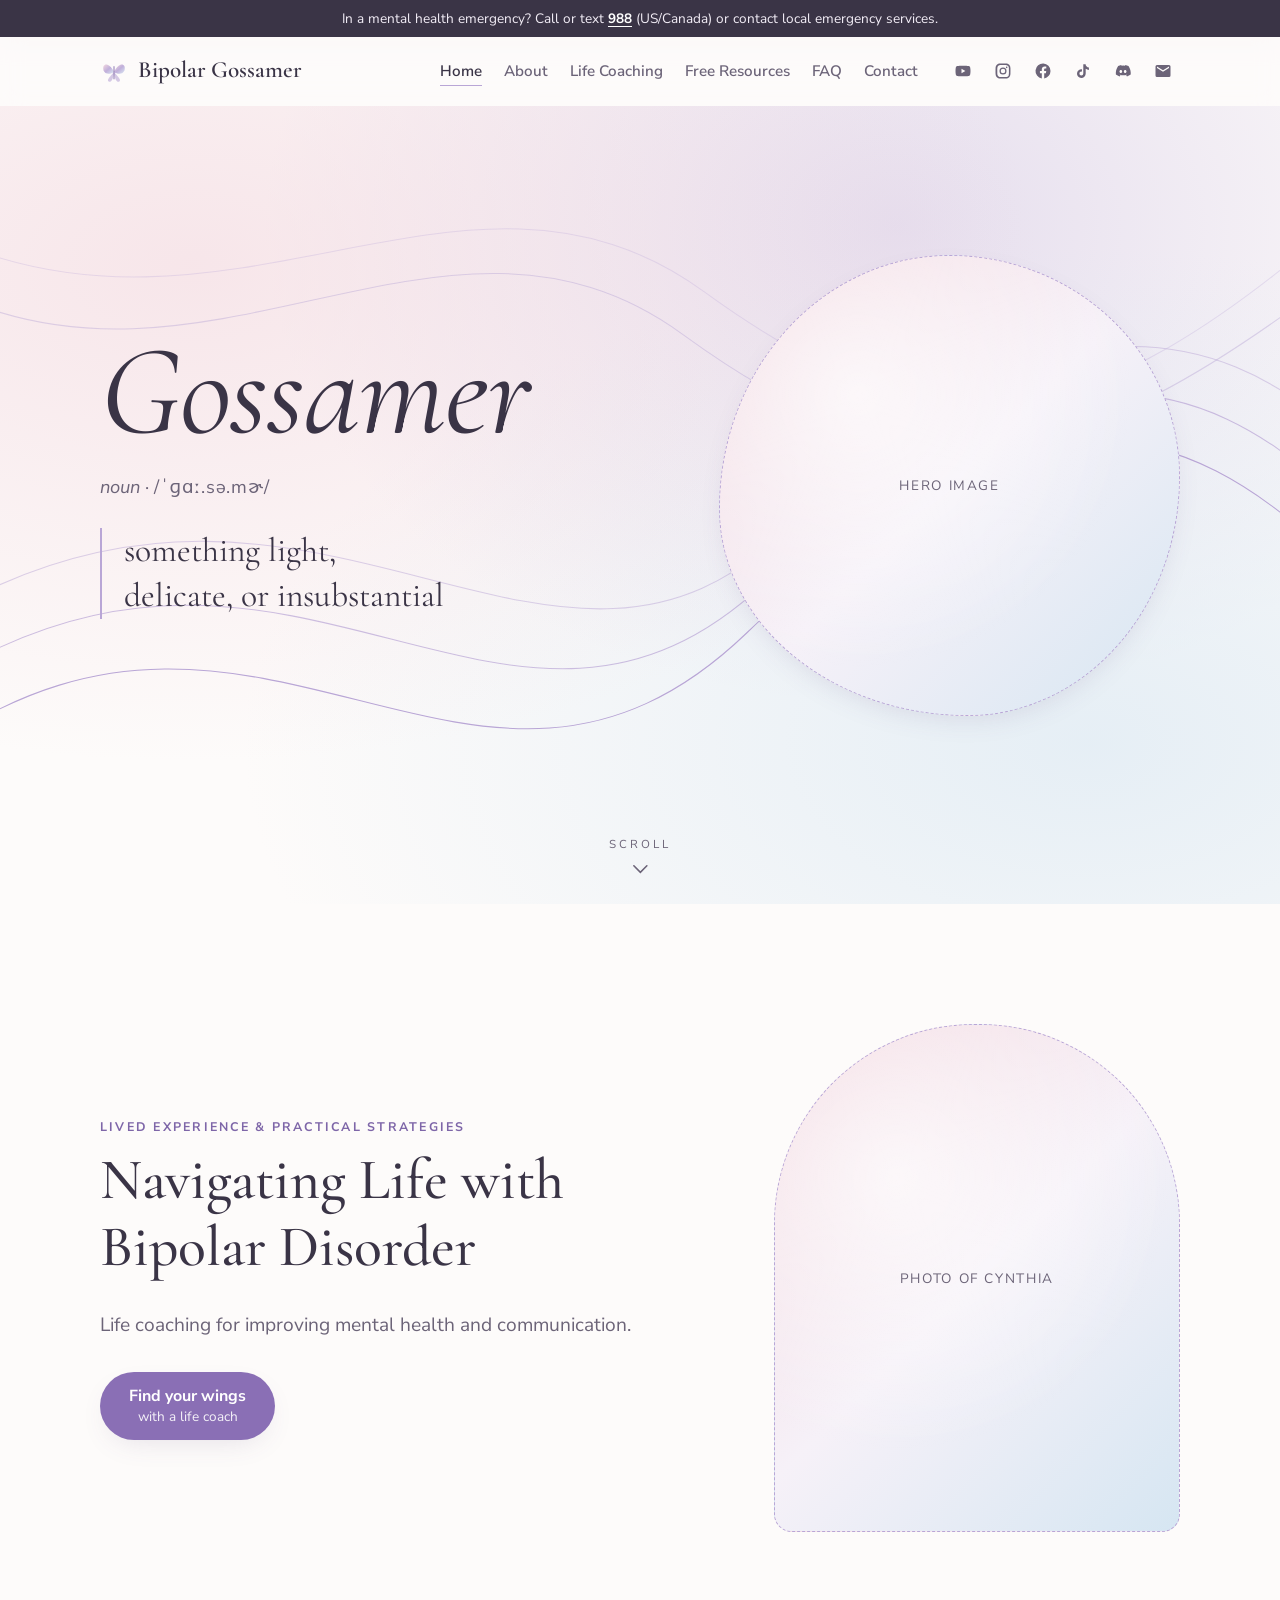
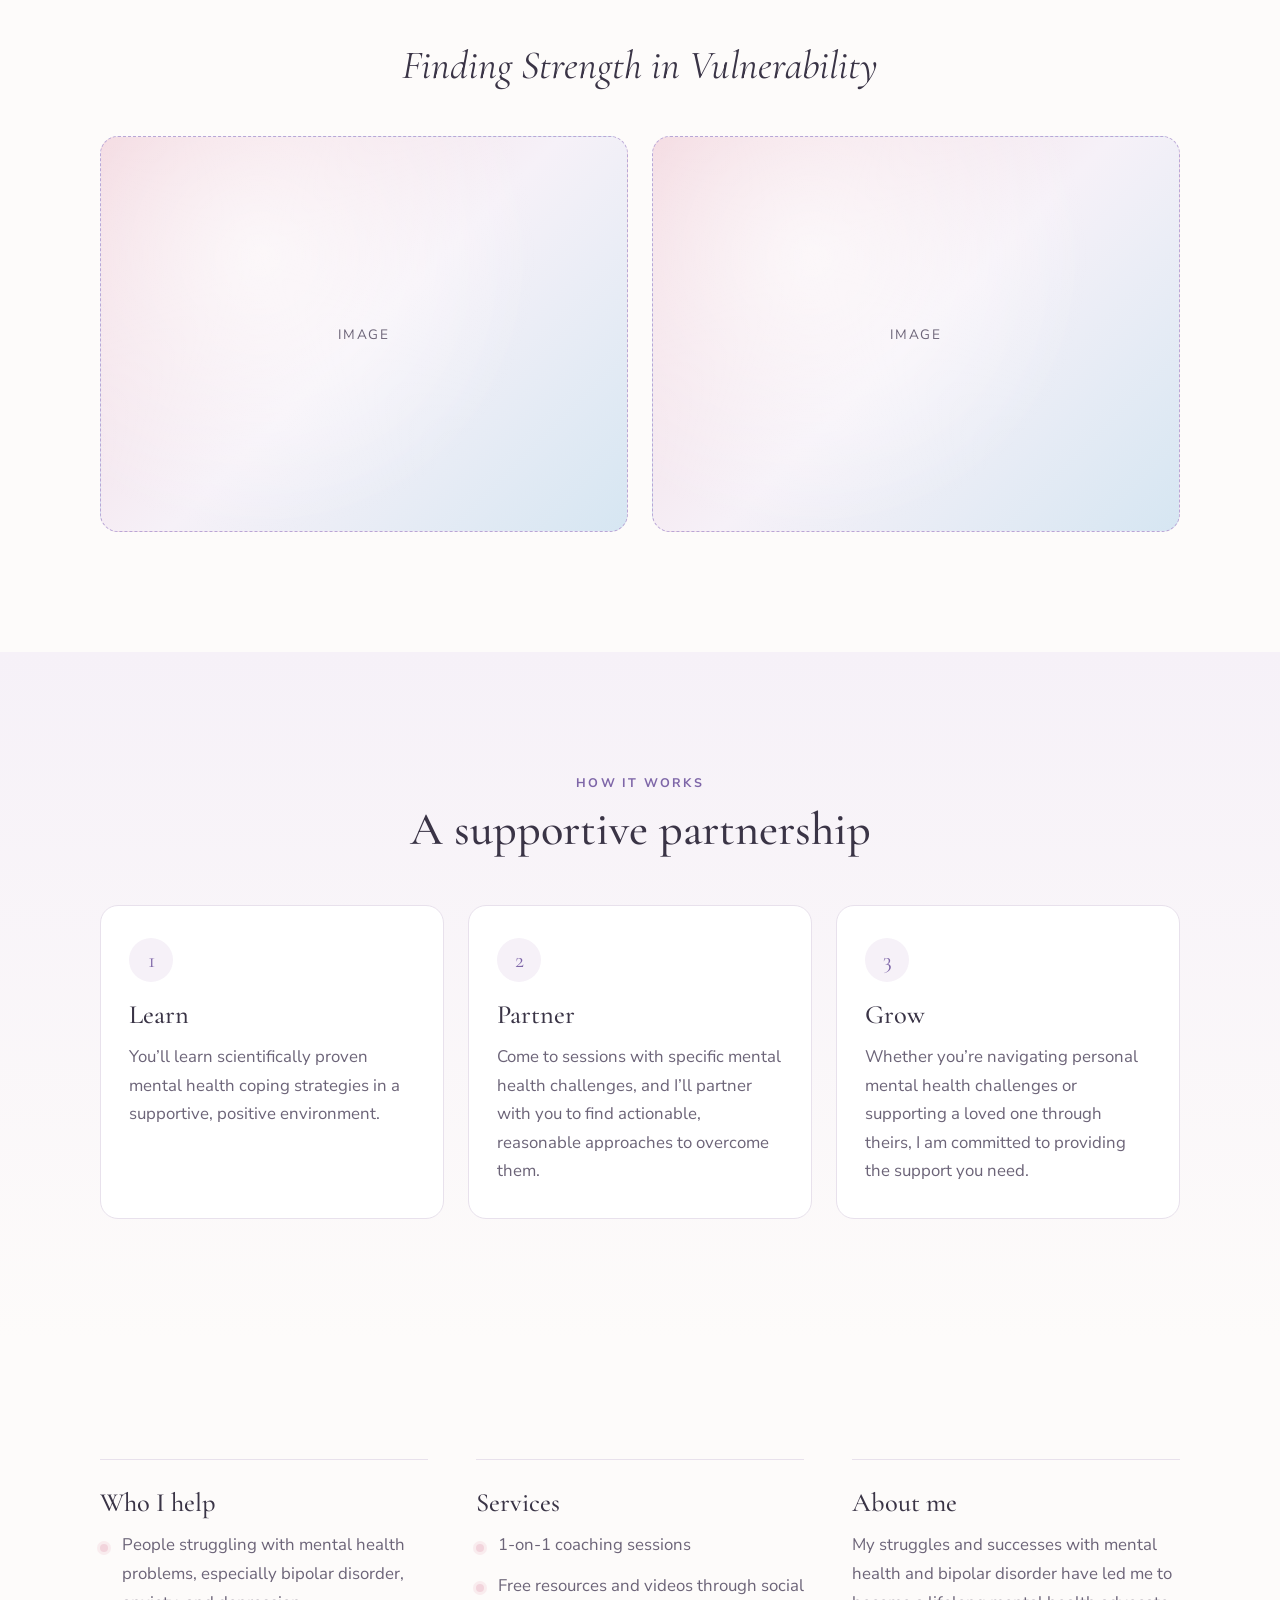
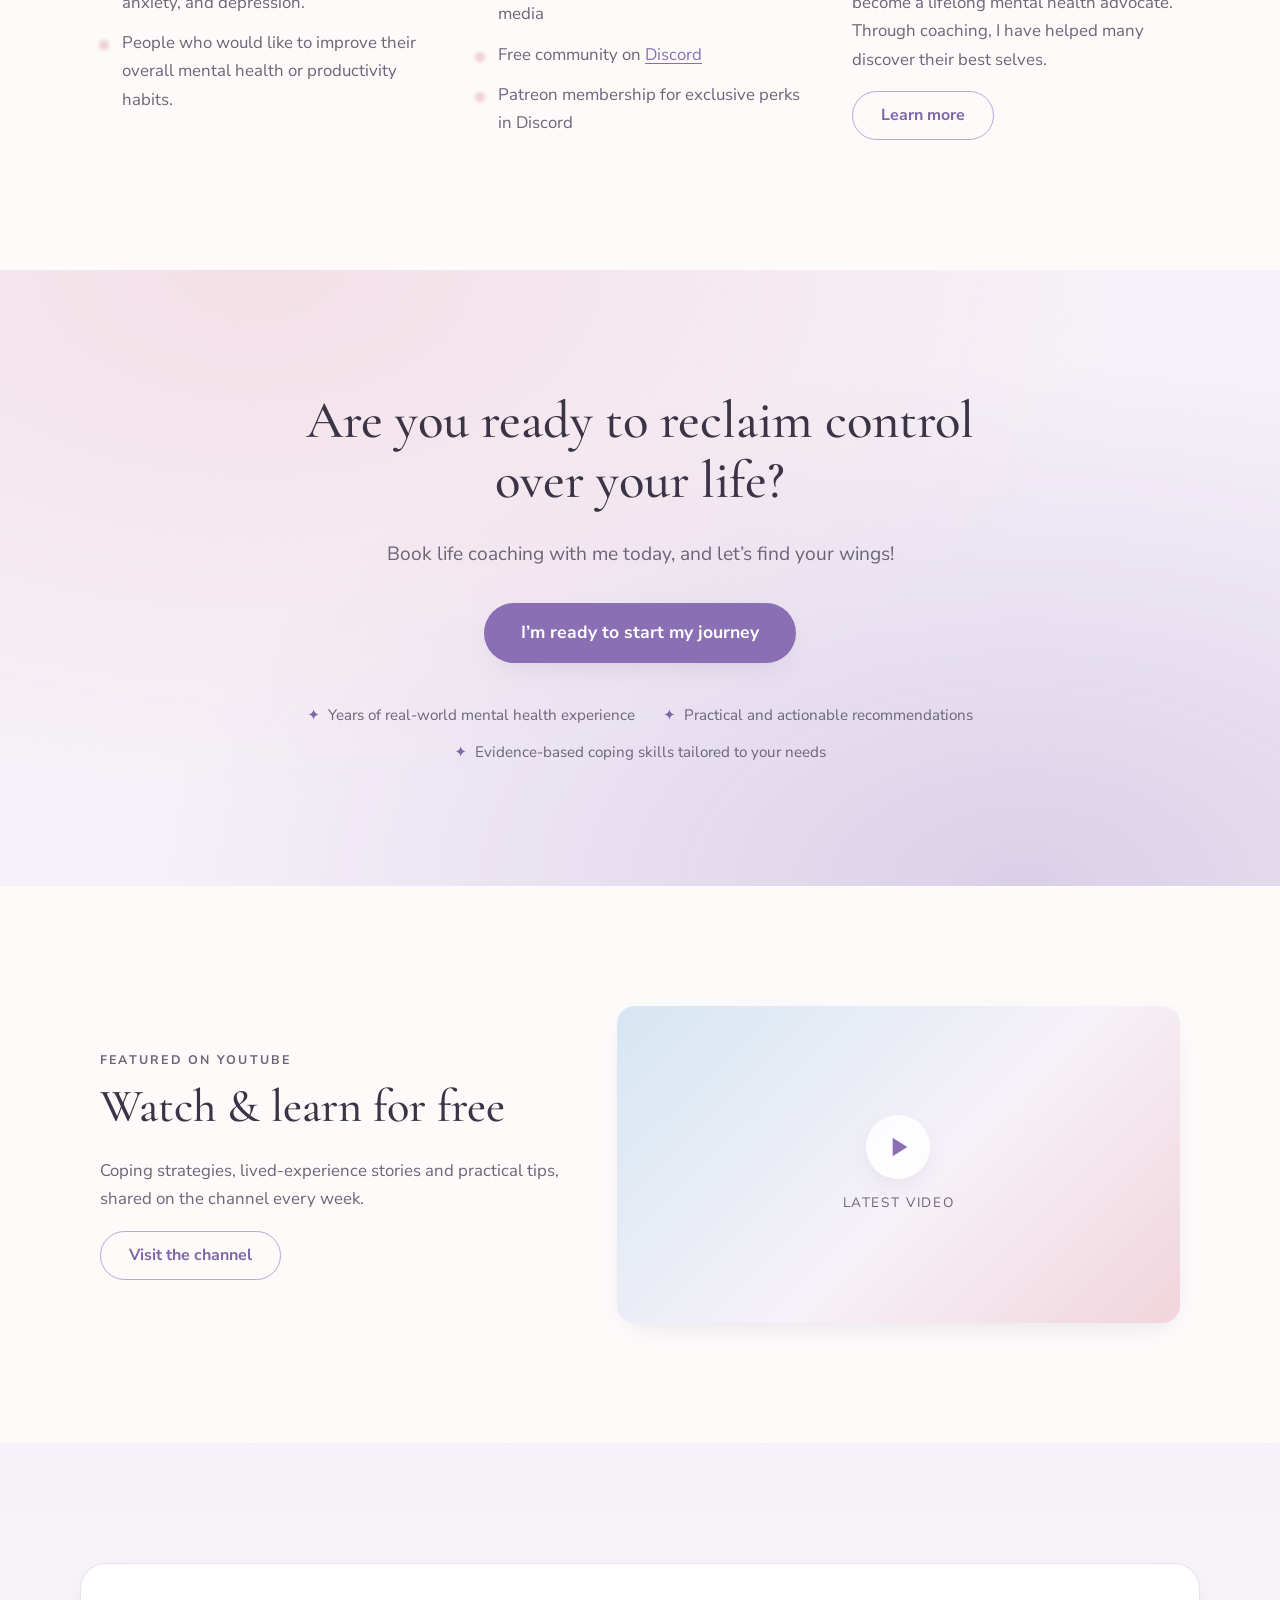
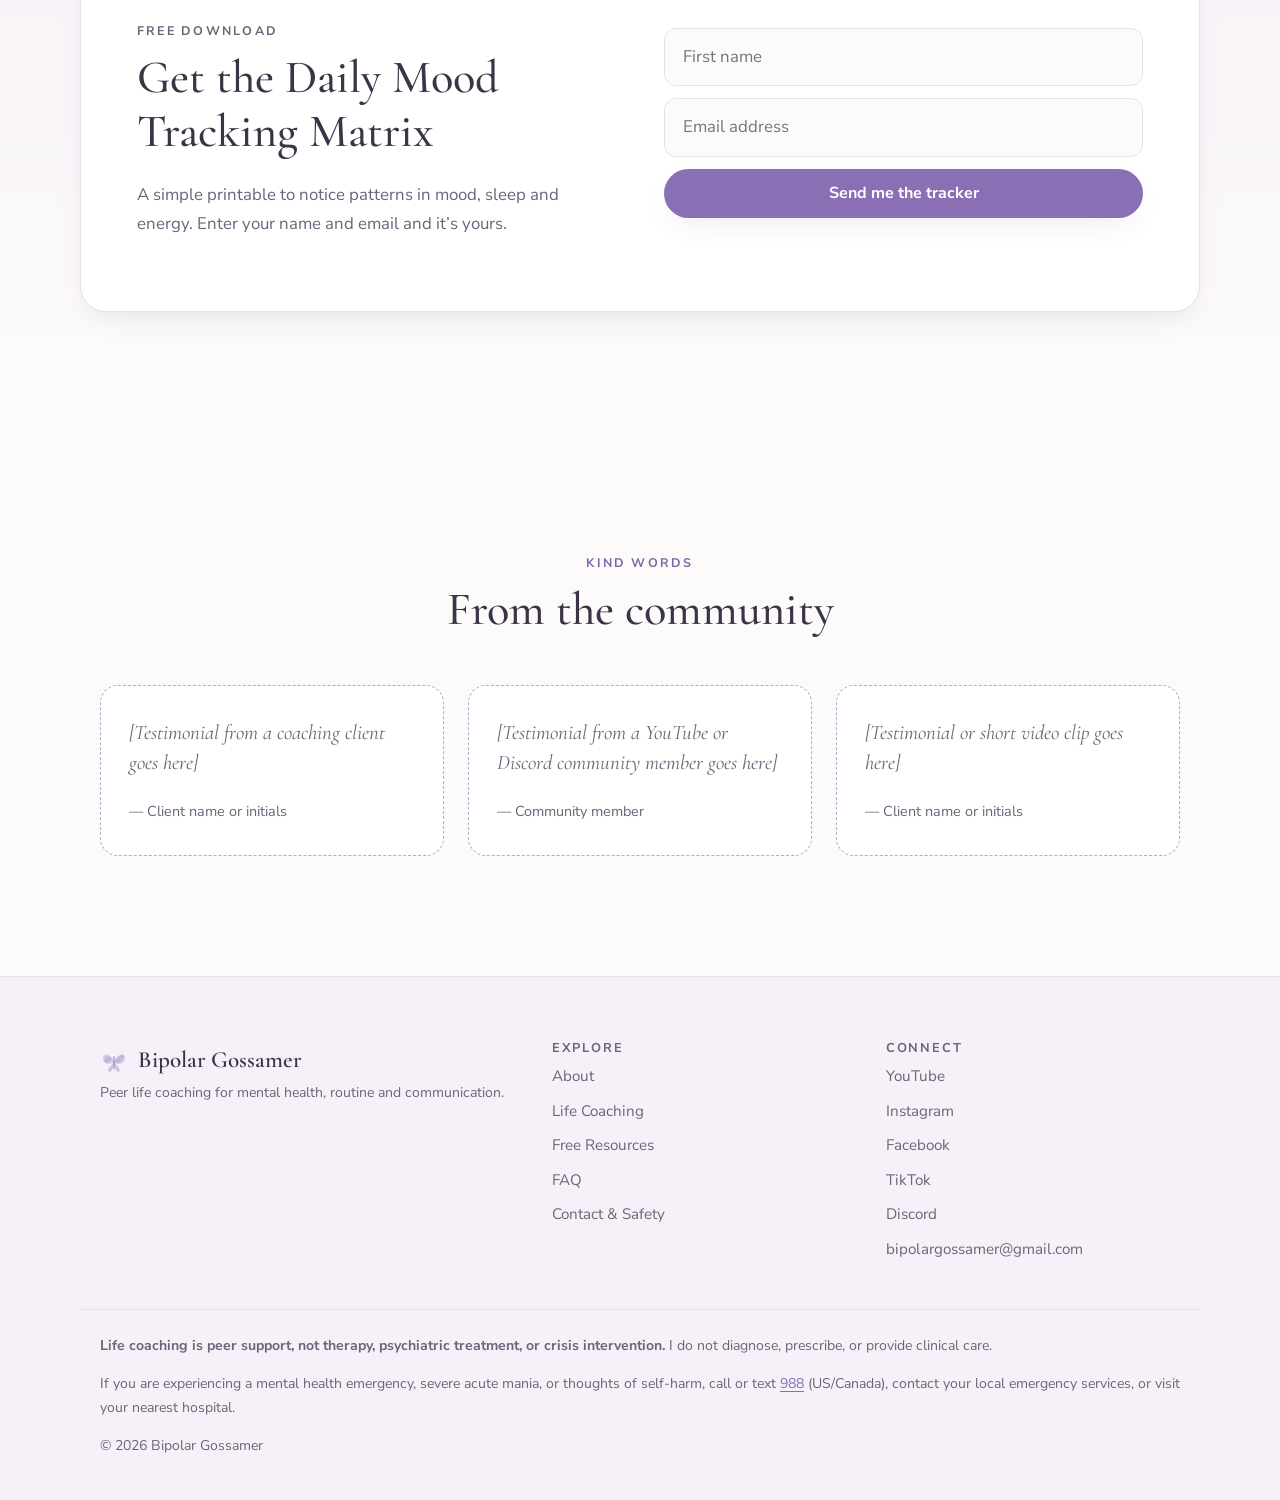
==== index.html @ 5a6fbcd1 "Initial home page" ====
<!doctype html>
<html lang="en">
<head>
  <meta charset="utf-8">
  <meta name="viewport" content="width=device-width, initial-scale=1">
  <title>Bipolar Gossamer | Peer Life Coaching for Mental Health</title>
  <meta name="description" content="Navigating life with bipolar disorder: lived experience and practical strategies. Peer life coaching for mental health, routine and communication.">
  <meta property="og:title" content="Bipolar Gossamer | Find your wings">
  <meta property="og:description" content="Peer life coaching for bipolar disorder, anxiety, depression and everyday mental health.">
  <meta property="og:type" content="website">
  <link rel="icon" href="images/favicon.svg" type="image/svg+xml">
  <link rel="preconnect" href="https://fonts.googleapis.com">
  <link rel="preconnect" href="https://fonts.gstatic.com" crossorigin>
  <link href="https://fonts.googleapis.com/css2?family=Cormorant+Garamond:ital,wght@0,400;0,500;0,600;1,400;1,500&family=Nunito+Sans:wght@300;400;600;700&display=swap" rel="stylesheet">
  <link rel="stylesheet" href="css/styles.css">
</head>
<body>

  <!-- Crisis banner (permanent, per planning doc) -->
  <div class="crisis-bar" role="note">
    In a mental health emergency? Call or text <a href="tel:988"><strong>988</strong></a> (US/Canada) or contact local emergency services.
  </div>

  <!-- ============ NAV ============ -->
  <header class="site-header" id="top">
    <nav class="nav container" aria-label="Main">
      <a class="brand" href="index.html">
        <img src="images/favicon.svg" alt="" width="28" height="28">
        <span>Bipolar Gossamer</span>
      </a>

      <button class="nav-toggle" aria-expanded="false" aria-controls="nav-menu">
        <span class="sr-only">Menu</span><span class="bar"></span><span class="bar"></span><span class="bar"></span>
      </button>

      <div class="nav-menu" id="nav-menu">
        <ul class="nav-links">
          <li><a href="index.html" aria-current="page">Home</a></li>
          <li><a href="about.html">About</a></li>
          <li><a href="coaching.html">Life Coaching</a></li>
          <li><a href="resources.html">Free Resources</a></li>
          <li><a href="faq.html">FAQ</a></li>
          <li><a href="contact.html">Contact</a></li>
        </ul>
        <ul class="social" aria-label="Social media">
          <li><a href="https://www.youtube.com/@bipolargossamer" target="_blank" rel="noopener" aria-label="YouTube"><svg viewBox="0 0 24 24"><path d="M21.6 7.2a2.5 2.5 0 0 0-1.8-1.8C18.2 5 12 5 12 5s-6.2 0-7.8.4A2.5 2.5 0 0 0 2.4 7.2 26 26 0 0 0 2 12a26 26 0 0 0 .4 4.8 2.5 2.5 0 0 0 1.8 1.8c1.6.4 7.8.4 7.8.4s6.2 0 7.8-.4a2.5 2.5 0 0 0 1.8-1.8A26 26 0 0 0 22 12a26 26 0 0 0-.4-4.8zM10 15V9l5.2 3L10 15z"/></svg></a></li>
          <li><a href="https://www.instagram.com/bipolargossamer/" target="_blank" rel="noopener" aria-label="Instagram"><svg viewBox="0 0 24 24"><path d="M12 7.3a4.7 4.7 0 1 0 0 9.4 4.7 4.7 0 0 0 0-9.4zm0 7.7a3 3 0 1 1 0-6 3 3 0 0 1 0 6zm6-7.9a1.1 1.1 0 1 1-2.2 0 1.1 1.1 0 0 1 2.2 0zM21.9 8c0-1.6-.5-3-1.6-4.2C19 2.6 17.6 2.2 16 2.1c-1.6-.1-6.4-.1-8 0-1.6.1-3 .5-4.2 1.7S2.2 6.4 2.1 8c-.1 1.6-.1 6.4 0 8 .1 1.6.5 3 1.7 4.2 1.2 1.2 2.6 1.6 4.2 1.7 1.6.1 6.4.1 8 0 1.6-.1 3-.5 4.2-1.7 1.2-1.2 1.6-2.6 1.7-4.2.1-1.6.1-6.4 0-8zm-2.1 9.7a3.2 3.2 0 0 1-1.8 1.8c-1.3.5-4.3.4-5.7.4s-4.4.1-5.7-.4a3.2 3.2 0 0 1-1.8-1.8c-.5-1.3-.4-4.3-.4-5.7s-.1-4.4.4-5.7A3.2 3.2 0 0 1 6.3 4.5c1.3-.5 4.3-.4 5.7-.4s4.4-.1 5.7.4a3.2 3.2 0 0 1 1.8 1.8c.5 1.3.4 4.3.4 5.7s.1 4.4-.4 5.7z"/></svg></a></li>
          <li><a href="https://www.facebook.com/bipolargossamer" target="_blank" rel="noopener" aria-label="Facebook"><svg viewBox="0 0 24 24"><path d="M22 12a10 10 0 1 0-11.6 9.9v-7H7.9V12h2.5V9.8c0-2.5 1.5-3.9 3.8-3.9 1.1 0 2.2.2 2.2.2v2.5h-1.3c-1.2 0-1.6.8-1.6 1.6V12h2.8l-.4 2.9h-2.3v7A10 10 0 0 0 22 12z"/></svg></a></li>
          <li><a href="https://www.tiktok.com/@bipolargossamer" target="_blank" rel="noopener" aria-label="TikTok"><svg viewBox="0 0 24 24"><path d="M16.6 5.8A4.3 4.3 0 0 1 15.5 3h-3.1v12.4a2.6 2.6 0 1 1-2.6-2.6c.3 0 .5 0 .8.1V9.7a5.8 5.8 0 1 0 5 5.7V9.1a7.3 7.3 0 0 0 4.3 1.4V7.4a4.3 4.3 0 0 1-3.3-1.6z"/></svg></a></li>
          <li><a href="https://discord.gg/2A8UdWzbZ6" target="_blank" rel="noopener" aria-label="Discord"><svg viewBox="0 0 24 24"><path d="M19.3 5.3A16.5 16.5 0 0 0 15.2 4l-.5 1a15.3 15.3 0 0 0-4.6 0L9.6 4a16.4 16.4 0 0 0-4.1 1.3C2.9 9.2 2.2 13 2.5 16.8a16.6 16.6 0 0 0 5 2.5l1.1-1.7a10.7 10.7 0 0 1-1.7-.8l.4-.3a11.8 11.8 0 0 0 10.2 0l.4.3c-.5.3-1.1.6-1.7.8l1.1 1.7a16.5 16.5 0 0 0 5-2.5c.4-4.4-.7-8.2-3-11.5zM9.1 14.5c-1 0-1.8-.9-1.8-2s.8-2 1.8-2 1.8.9 1.8 2-.8 2-1.8 2zm5.8 0c-1 0-1.8-.9-1.8-2s.8-2 1.8-2 1.8.9 1.8 2-.8 2-1.8 2z"/></svg></a></li>
          <li><a href="https://mail.google.com/mail/?view=cm&fs=1&to=bipolargossamer@gmail.com" target="_blank" rel="noopener" aria-label="Email bipolargossamer@gmail.com"><svg viewBox="0 0 24 24"><path d="M20 4H4a2 2 0 0 0-2 2v12a2 2 0 0 0 2 2h16a2 2 0 0 0 2-2V6a2 2 0 0 0-2-2zm0 4-8 5-8-5V6l8 5 8-5v2z"/></svg></a></li>
        </ul>
      </div>
    </nav>
  </header>

  <main>

    <!-- ============ ABOVE THE FOLD ============ -->
    <section class="hero" id="hero" aria-label="Gossamer definition">
      <svg class="threads" viewBox="0 0 1200 800" preserveAspectRatio="xMidYMid slice" aria-hidden="true">
        <g fill="none" stroke="currentColor" stroke-width="1">
          <path d="M-50 620 C 250 420, 450 760, 700 520 S 1100 300, 1260 460"/>
          <path d="M-50 560 C 280 360, 480 700, 720 470 S 1120 260, 1260 400" opacity=".7"/>
          <path d="M-50 500 C 300 300, 520 640, 740 420 S 1140 220, 1260 340" opacity=".5"/>
          <path d="M-50 200 C 200 320, 420 80, 640 240 S 1000 380, 1260 180" opacity=".45"/>
          <path d="M-50 150 C 220 270, 440 40, 660 200 S 1020 340, 1260 130" opacity=".3"/>
        </g>
      </svg>

      <div class="hero-inner container">
        <div class="definition reveal">
          <h1 class="word">Gossamer</h1>
          <p class="pos"><em>noun</em> &middot; <span class="ipa">/ˈɡɑː.sə.mɚ/</span></p>
          <p class="meaning">something light, delicate, or insubstantial</p>
        </div>

        <figure class="hero-image reveal">
          <!-- TODO: replace with the hero image from the planning doc, saved as images/hero.jpg -->
          <div class="img-placeholder" role="img" aria-label="Hero image placeholder">Hero image</div>
        </figure>
      </div>

      <a href="#welcome" class="scroll-cue" aria-label="Continue to next section">
        <span>scroll</span>
        <svg viewBox="0 0 24 24" aria-hidden="true"><path d="M6 9l6 6 6-6" fill="none" stroke="currentColor" stroke-width="1.5" stroke-linecap="round"/></svg>
      </a>
    </section>

    <!-- ============ BELOW THE FOLD ============ -->
    <section class="welcome section" id="welcome">
      <div class="container welcome-grid">
        <div class="welcome-copy reveal">
          <p class="eyebrow">Lived experience &amp; practical strategies</p>
          <h2>Navigating Life with Bipolar Disorder</h2>
          <p class="lead">Life coaching for improving mental health and communication.</p>
          <a class="btn btn-primary" href="coaching.html">Find your wings <span class="btn-sub">with a life coach</span></a>
        </div>
        <figure class="portrait reveal">
          <!-- TODO: replace with Cynthia's photo, saved as images/portrait.jpg -->
          <div class="img-placeholder tall" role="img" aria-label="Portrait placeholder">Photo of Cynthia</div>
        </figure>
      </div>

      <div class="container strength reveal">
        <h3>Finding Strength in Vulnerability</h3>
        <div class="strength-images">
          <!-- TODO: two supporting images from the planning doc -->
          <div class="img-placeholder" role="img" aria-label="Image placeholder">Image</div>
          <div class="img-placeholder" role="img" aria-label="Image placeholder">Image</div>
        </div>
      </div>
    </section>

    <!-- ============ HOW IT WORKS ============ -->
    <section class="how section tinted" id="how-it-works">
      <div class="container">
        <p class="eyebrow center">How it works</p>
        <h2 class="center">A supportive partnership</h2>
        <ol class="steps">
          <li class="card reveal">
            <span class="step-num">1</span>
            <h3>Learn</h3>
            <p>You’ll learn scientifically proven mental health coping strategies in a supportive, positive environment.</p>
          </li>
          <li class="card reveal">
            <span class="step-num">2</span>
            <h3>Partner</h3>
            <p>Come to sessions with specific mental health challenges, and I’ll partner with you to find actionable, reasonable approaches to overcome them.</p>
          </li>
          <li class="card reveal">
            <span class="step-num">3</span>
            <h3>Grow</h3>
            <p>Whether you’re navigating personal mental health challenges or supporting a loved one through theirs, I am committed to providing the support you need.</p>
          </li>
        </ol>
      </div>
    </section>

    <!-- ============ OVERVIEW ============ -->
    <section class="overview section" id="overview">
      <div class="container overview-grid">
        <article class="reveal">
          <h3>Who I help</h3>
          <ul class="soft-list">
            <li>People struggling with mental health problems, especially bipolar disorder, anxiety, and depression.</li>
            <li>People who would like to improve their overall mental health or productivity habits.</li>
          </ul>
        </article>
        <article class="reveal">
          <h3>Services</h3>
          <ul class="soft-list">
            <li>1-on-1 coaching sessions</li>
            <li>Free resources and videos through social media</li>
            <li>Free community on <a href="https://discord.gg/2A8UdWzbZ6" target="_blank" rel="noopener">Discord</a></li>
            <li>Patreon membership for exclusive perks in Discord</li>
          </ul>
        </article>
        <article class="reveal">
          <h3>About me</h3>
          <p>My struggles and successes with mental health and bipolar disorder have led me to become a lifelong mental health advocate. Through coaching, I have helped many discover their best selves.</p>
          <a class="btn btn-ghost" href="about.html">Learn more</a>
        </article>
      </div>
    </section>

    <!-- ============ CALL TO ACTION ============ -->
    <section class="cta section" id="start">
      <div class="container cta-inner reveal">
        <h2>Are you ready to reclaim control over your life?</h2>
        <p class="lead">Book life coaching with me today, and let’s find your wings!</p>
        <a class="btn btn-primary btn-lg" href="coaching.html">I’m ready to start my journey</a>
        <ul class="pillars">
          <li><span aria-hidden="true">✦</span> Years of real-world mental health experience</li>
          <li><span aria-hidden="true">✦</span> Practical and actionable recommendations</li>
          <li><span aria-hidden="true">✦</span> Evidence-based coping skills tailored to your needs</li>
        </ul>
      </div>
    </section>

    <!-- ============ FEATURED VIDEO ============ -->
    <section class="video section" id="watch">
      <div class="container video-grid">
        <div class="reveal">
          <p class="eyebrow">Featured on YouTube</p>
          <h2>Watch &amp; learn for free</h2>
          <p>Coping strategies, lived-experience stories and practical tips, shared on the channel every week.</p>
          <a class="btn btn-ghost" href="https://www.youtube.com/@bipolargossamer" target="_blank" rel="noopener">Visit the channel</a>
        </div>
        <div class="video-frame reveal">
          <!--
            TODO: paste a video ID to embed. From a URL like https://www.youtube.com/watch?v=ABC123xyz
            set data-video-id="ABC123xyz" below. Until then, the placeholder links to the channel.
          -->
          <div class="yt" data-video-id="">
            <a class="yt-placeholder" href="https://www.youtube.com/@bipolargossamer" target="_blank" rel="noopener">
              <svg viewBox="0 0 24 24" aria-hidden="true"><path d="M8 5v14l11-7z"/></svg>
              <span>Latest video</span>
            </a>
          </div>
        </div>
      </div>
    </section>

    <!-- ============ LEAD MAGNET ============ -->
    <section class="lead-magnet section tinted" id="free-tracker">
      <div class="container lead-inner reveal">
        <div>
          <p class="eyebrow">Free download</p>
          <h2>Get the Daily Mood Tracking Matrix</h2>
          <p>A simple printable to notice patterns in mood, sleep and energy. Enter your name and email and it’s yours.</p>
        </div>
        <!--
          TODO: connect to an email service (e.g. a Tally form, MailerLite or Kit).
          Easiest: replace this whole <form> with the embed code from that service.
        -->
        <form class="signup" action="#" method="post" data-placeholder="true">
          <label><span class="sr-only">Name</span><input type="text" name="name" placeholder="First name" required></label>
          <label><span class="sr-only">Email</span><input type="email" name="email" placeholder="Email address" required></label>
          <button class="btn btn-primary" type="submit">Send me the tracker</button>
          <p class="form-note" aria-live="polite"></p>
        </form>
      </div>
    </section>

    <!-- ============ REVIEWS ============ -->
    <section class="reviews section" id="reviews">
      <div class="container">
        <p class="eyebrow center">Kind words</p>
        <h2 class="center">From the community</h2>
        <!-- TODO: replace with real, permission-granted testimonials from clients or subscribers -->
        <div class="review-grid">
          <blockquote class="card reveal placeholder-quote">
            <p>[Testimonial from a coaching client goes here]</p>
            <footer>— Client name or initials</footer>
          </blockquote>
          <blockquote class="card reveal placeholder-quote">
            <p>[Testimonial from a YouTube or Discord community member goes here]</p>
            <footer>— Community member</footer>
          </blockquote>
          <blockquote class="card reveal placeholder-quote">
            <p>[Testimonial or short video clip goes here]</p>
            <footer>— Client name or initials</footer>
          </blockquote>
        </div>
      </div>
    </section>

  </main>

  <!-- ============ FOOTER ============ -->
  <footer class="site-footer">
    <div class="container footer-grid">
      <div>
        <a class="brand" href="index.html"><img src="images/favicon.svg" alt="" width="28" height="28"><span>Bipolar Gossamer</span></a>
        <p class="small">Peer life coaching for mental health, routine and communication.</p>
      </div>
      <div>
        <h4>Explore</h4>
        <ul class="footer-links">
          <li><a href="about.html">About</a></li>
          <li><a href="coaching.html">Life Coaching</a></li>
          <li><a href="resources.html">Free Resources</a></li>
          <li><a href="faq.html">FAQ</a></li>
          <li><a href="contact.html">Contact &amp; Safety</a></li>
        </ul>
      </div>
      <div>
        <h4>Connect</h4>
        <ul class="footer-links">
          <li><a href="https://www.youtube.com/@bipolargossamer" target="_blank" rel="noopener">YouTube</a></li>
          <li><a href="https://www.instagram.com/bipolargossamer/" target="_blank" rel="noopener">Instagram</a></li>
          <li><a href="https://www.facebook.com/bipolargossamer" target="_blank" rel="noopener">Facebook</a></li>
          <li><a href="https://www.tiktok.com/@bipolargossamer" target="_blank" rel="noopener">TikTok</a></li>
          <li><a href="https://discord.gg/2A8UdWzbZ6" target="_blank" rel="noopener">Discord</a></li>
          <li><a href="https://mail.google.com/mail/?view=cm&fs=1&to=bipolargossamer@gmail.com" target="_blank" rel="noopener">bipolargossamer@gmail.com</a></li>
        </ul>
      </div>
    </div>
    <div class="container disclaimer">
      <p><strong>Life coaching is peer support, not therapy, psychiatric treatment, or crisis intervention.</strong> I do not diagnose, prescribe, or provide clinical care.</p>
      <p>If you are experiencing a mental health emergency, severe acute mania, or thoughts of self-harm, call or text <a href="tel:988">988</a> (US/Canada), contact your local emergency services, or visit your nearest hospital.</p>
      <p class="small">&copy; <span id="year">2026</span> Bipolar Gossamer</p>
    </div>
  </footer>

  <script src="js/main.js" defer></script>
</body>
</html>
---- css/styles.css ----
/* =========================================================
   Bipolar Gossamer: soft & airy theme
   Edit the tokens below to restyle the whole site.
   ========================================================= */
:root {
  --bg: #fdfbfa;            /* warm white */
  --bg-tint: #f6f1f8;       /* faint lavender */
  --surface: #ffffff;
  --ink: #3a3446;           /* deep plum-gray text */
  --ink-soft: #6c6478;
  --line: #e8e1ec;
  --lavender: #b9a6d6;
  --lavender-deep: #7e66a8;
  --blush: #f2d4dc;
  --sky: #d6e6f2;
  --accent: #8a6fb5;        /* buttons, links */
  --accent-ink: #ffffff;

  --serif: "Cormorant Garamond", Georgia, "Times New Roman", serif;
  --sans: "Nunito Sans", system-ui, -apple-system, "Segoe UI", sans-serif;

  --radius: 18px;
  --shadow: 0 10px 30px -12px rgba(90, 70, 120, .18);
  --max: 1120px;
}

*, *::before, *::after { box-sizing: border-box; }
html { scroll-behavior: smooth; scroll-padding-top: 80px; }
@media (prefers-reduced-motion: reduce) { html { scroll-behavior: auto; } }

body {
  margin: 0;
  background: var(--bg);
  color: var(--ink);
  font-family: var(--sans);
  font-size: 1.05rem;
  line-height: 1.7;
  font-weight: 400;
  -webkit-font-smoothing: antialiased;
}

img { max-width: 100%; display: block; }
a { color: var(--accent); text-underline-offset: 3px; }
a:hover { color: var(--lavender-deep); }

h1, h2, h3, h4 { font-family: var(--serif); font-weight: 500; line-height: 1.15; margin: 0 0 .5em; color: var(--ink); }
h2 { font-size: clamp(2rem, 4vw, 2.9rem); }
h3 { font-size: 1.65rem; }
h4 { font-family: var(--sans); font-size: .8rem; letter-spacing: .14em; text-transform: uppercase; color: var(--ink-soft); font-weight: 700; }
p { margin: 0 0 1em; }

.container { width: 100%; max-width: var(--max); margin: 0 auto; padding: 0 20px; }
.section { padding: clamp(64px, 10vw, 120px) 0; }
.tinted { background: linear-gradient(180deg, var(--bg-tint), var(--bg)); }
.center { text-align: center; }
.small { font-size: .88rem; color: var(--ink-soft); }
.lead { font-size: 1.2rem; color: var(--ink-soft); }
.eyebrow { font-size: .78rem; letter-spacing: .18em; text-transform: uppercase; color: var(--lavender-deep); font-weight: 700; margin-bottom: .8em; }
.sr-only { position: absolute; width: 1px; height: 1px; overflow: hidden; clip: rect(0 0 0 0); white-space: nowrap; }

/* ---------- Crisis bar ---------- */
.crisis-bar {
  background: var(--ink);
  color: #f3eef7;
  font-size: .85rem;
  text-align: center;
  padding: 7px 16px;
}
.crisis-bar a { color: #fff; }

/* ---------- Header / nav ---------- */
.site-header {
  position: sticky; top: 0; z-index: 50;
  background: rgba(253, 251, 250, .82);
  backdrop-filter: blur(12px);
  -webkit-backdrop-filter: blur(12px);
  border-bottom: 1px solid transparent;
  transition: border-color .3s, box-shadow .3s;
}
.site-header.scrolled { border-color: var(--line); box-shadow: 0 4px 20px -14px rgba(90,70,120,.3); }
.nav { display: flex; align-items: center; justify-content: space-between; height: 68px; }
.brand { display: flex; align-items: center; gap: 10px; text-decoration: none; color: var(--ink); font-family: var(--serif); font-size: 1.45rem; font-weight: 600; }
.brand:hover { color: var(--ink); }

.nav-menu { display: flex; align-items: center; gap: 28px; }
.nav-links, .social { list-style: none; margin: 0; padding: 0; display: flex; align-items: center; }
.nav-links { gap: 22px; }
.nav-links a { color: var(--ink-soft); text-decoration: none; font-size: .95rem; font-weight: 600; padding: 4px 0; border-bottom: 1.5px solid transparent; }
.nav-links a:hover, .nav-links a[aria-current="page"] { color: var(--ink); border-color: var(--lavender); }
.social { gap: 6px; }
.social a { display: grid; place-items: center; width: 34px; height: 34px; border-radius: 50%; color: var(--ink-soft); transition: background .2s, color .2s; }
.social a:hover { background: var(--bg-tint); color: var(--accent); }
.social svg { width: 18px; height: 18px; fill: currentColor; }

.nav-toggle { display: none; background: none; border: 0; padding: 10px; cursor: pointer; }
.nav-toggle .bar { display: block; width: 22px; height: 1.5px; background: var(--ink); margin: 5px 0; transition: transform .3s, opacity .3s; }
.nav-toggle[aria-expanded="true"] .bar:nth-child(2) { transform: translateY(6.5px) rotate(45deg); }
.nav-toggle[aria-expanded="true"] .bar:nth-child(3) { opacity: 0; }
.nav-toggle[aria-expanded="true"] .bar:nth-child(4) { transform: translateY(-6.5px) rotate(-45deg); }

@media (max-width: 960px) {
  .nav-toggle { display: block; }
  .nav-menu {
    position: absolute; top: 68px; left: 0; right: 0;
    flex-direction: column; align-items: stretch; gap: 18px;
    background: var(--bg); border-bottom: 1px solid var(--line);
    padding: 18px 20px 24px;
    display: none;
  }
  .nav-menu.open { display: flex; }
  .nav-links { flex-direction: column; align-items: flex-start; gap: 12px; }
  .nav-links a { font-size: 1.05rem; }
}

/* ---------- Buttons ---------- */
.btn {
  display: inline-flex; flex-direction: column; align-items: center; justify-content: center;
  padding: 14px 28px; border-radius: 999px;
  font-family: var(--sans); font-weight: 700; font-size: 1rem; line-height: 1.2;
  text-decoration: none; cursor: pointer; border: 1.5px solid transparent;
  transition: transform .2s, box-shadow .2s, background .2s, color .2s;
}
.btn-primary { background: var(--accent); color: var(--accent-ink); box-shadow: var(--shadow); }
.btn-primary:hover { background: var(--lavender-deep); color: #fff; transform: translateY(-2px); }
.btn-ghost { border-color: var(--lavender); color: var(--lavender-deep); background: transparent; }
.btn-ghost:hover { background: var(--bg-tint); color: var(--lavender-deep); }
.btn-lg { padding: 18px 36px; font-size: 1.1rem; }
.btn-sub { font-weight: 400; font-size: .85rem; opacity: .9; margin-top: 2px; }
.btn:focus-visible, a:focus-visible, input:focus-visible, button:focus-visible { outline: 2px solid var(--lavender-deep); outline-offset: 3px; }

/* ---------- Image placeholders ---------- */
.img-placeholder {
  display: grid; place-items: center;
  aspect-ratio: 4 / 3; width: 100%;
  border-radius: var(--radius);
  background:
    radial-gradient(circle at 30% 30%, rgba(255,255,255,.7), transparent 60%),
    linear-gradient(135deg, var(--blush), var(--bg-tint) 50%, var(--sky));
  color: var(--ink-soft); font-size: .85rem; letter-spacing: .12em; text-transform: uppercase;
  border: 1px dashed var(--lavender);
}
.img-placeholder.tall { aspect-ratio: 4 / 5; }
figure { margin: 0; }

/* ---------- Hero / above the fold ---------- */
.hero {
  position: relative; overflow: hidden;
  min-height: calc(100vh - 68px - 34px);
  min-height: calc(100svh - 68px - 34px);
  display: flex; align-items: center;
  background:
    radial-gradient(ellipse at 15% 20%, rgba(242,212,220,.55), transparent 55%),
    radial-gradient(ellipse at 85% 80%, rgba(214,230,242,.6), transparent 55%),
    radial-gradient(ellipse at 70% 15%, rgba(185,166,214,.35), transparent 50%),
    var(--bg);
  cursor: pointer;
}
.threads { position: absolute; inset: 0; width: 100%; height: 100%; color: var(--lavender); pointer-events: none; }
.threads path { stroke-dasharray: 2400; stroke-dashoffset: 2400; animation: draw 4s ease-out forwards, drift 14s ease-in-out 4s infinite alternate; }
.threads path:nth-child(2) { animation-delay: .3s, 4.3s; }
.threads path:nth-child(3) { animation-delay: .6s, 4.6s; }
.threads path:nth-child(4) { animation-delay: .9s, 4.9s; }
.threads path:nth-child(5) { animation-delay: 1.2s, 5.2s; }
@keyframes draw { to { stroke-dashoffset: 0; } }
@keyframes drift { from { transform: translateY(0); } to { transform: translateY(-14px); } }

.hero-inner { position: relative; display: grid; grid-template-columns: 1.1fr .9fr; gap: 56px; align-items: center; padding-top: 40px; padding-bottom: 80px; }
.definition .word { font-size: clamp(4rem, 11vw, 8rem); font-weight: 400; font-style: italic; letter-spacing: -.01em; margin: 0; }
.definition .pos { font-size: 1.15rem; color: var(--ink-soft); margin: .3em 0 1.4em; }
.definition .ipa { font-family: var(--sans); letter-spacing: .04em; }
.definition .meaning {
  font-family: var(--serif); font-size: clamp(1.5rem, 2.8vw, 2.1rem); line-height: 1.35;
  padding-left: 22px; border-left: 2px solid var(--lavender); max-width: 22ch;
}
.hero-image .img-placeholder { aspect-ratio: 1; border-radius: 50% 50% 46% 54% / 55% 48% 52% 45%; box-shadow: var(--shadow); }
.hero-image img { border-radius: 50% 50% 46% 54% / 55% 48% 52% 45%; aspect-ratio: 1; object-fit: cover; box-shadow: var(--shadow); }

.scroll-cue {
  position: absolute; left: 50%; bottom: 22px; transform: translateX(-50%);
  display: flex; flex-direction: column; align-items: center; gap: 2px;
  color: var(--ink-soft); text-decoration: none; font-size: .72rem; letter-spacing: .25em; text-transform: uppercase;
}
.scroll-cue svg { width: 26px; height: 26px; animation: bob 2.2s ease-in-out infinite; }
@keyframes bob { 50% { transform: translateY(6px); } }

@media (max-width: 800px) {
  .hero-inner { grid-template-columns: 1fr; gap: 36px; text-align: left; }
  .hero-image { max-width: 320px; }
}

/* ---------- Welcome / below the fold ---------- */
.welcome-grid { display: grid; grid-template-columns: 1.2fr .8fr; gap: 64px; align-items: center; }
.welcome-copy h2 { font-size: clamp(2.3rem, 5vw, 3.6rem); }
.welcome-copy .btn { margin-top: 12px; }
.portrait .img-placeholder, .portrait img { border-radius: 200px 200px var(--radius) var(--radius); }
.strength { margin-top: clamp(64px, 9vw, 110px); text-align: center; }
.strength h3 { font-size: clamp(1.8rem, 3.4vw, 2.5rem); font-style: italic; font-weight: 400; margin-bottom: 1.2em; }
.strength-images { display: grid; grid-template-columns: 1fr 1fr; gap: 24px; }
@media (max-width: 800px) {
  .welcome-grid { grid-template-columns: 1fr; gap: 40px; }
  .portrait { max-width: 360px; }
  .strength-images { grid-template-columns: 1fr; }
}

/* ---------- Cards / How it works ---------- */
.card {
  background: var(--surface);
  border: 1px solid var(--line);
  border-radius: var(--radius);
  padding: 32px 28px;
  box-shadow: 0 2px 0 rgba(255,255,255,.6) inset;
}
.steps { list-style: none; padding: 0; margin: 48px 0 0; display: grid; grid-template-columns: repeat(3, 1fr); gap: 24px; }
.step-num {
  display: grid; place-items: center; width: 44px; height: 44px; border-radius: 50%;
  background: var(--bg-tint); color: var(--lavender-deep);
  font-family: var(--serif); font-size: 1.4rem; margin-bottom: 18px;
}
.steps p { color: var(--ink-soft); margin: 0; }
@media (max-width: 860px) { .steps { grid-template-columns: 1fr; } }

/* ---------- Overview ---------- */
.overview-grid { display: grid; grid-template-columns: repeat(3, 1fr); gap: 48px; }
.overview-grid article { border-top: 1px solid var(--line); padding-top: 28px; }
.soft-list { list-style: none; padding: 0; margin: 0; }
.soft-list li { position: relative; padding-left: 22px; margin-bottom: .7em; color: var(--ink-soft); }
.soft-list li::before { content: ""; position: absolute; left: 0; top: .72em; width: 8px; height: 8px; border-radius: 50%; background: var(--blush); box-shadow: 0 0 0 3px rgba(242,212,220,.4); }
.overview-grid p { color: var(--ink-soft); }
@media (max-width: 860px) { .overview-grid { grid-template-columns: 1fr; gap: 32px; } }

/* ---------- CTA ---------- */
.cta { background:
    radial-gradient(ellipse at 20% 0%, rgba(242,212,220,.6), transparent 60%),
    radial-gradient(ellipse at 80% 100%, rgba(185,166,214,.45), transparent 60%),
    var(--bg-tint); }
.cta-inner { text-align: center; max-width: 760px; }
.cta-inner h2 { font-size: clamp(2.2rem, 4.6vw, 3.3rem); }
.cta-inner .btn { margin: 14px 0 40px; }
.pillars { list-style: none; padding: 0; margin: 0; display: flex; flex-wrap: wrap; justify-content: center; gap: 12px 28px; color: var(--ink-soft); font-size: .95rem; }
.pillars span { color: var(--lavender-deep); margin-right: 4px; }

/* ---------- Video ---------- */
.video-grid { display: grid; grid-template-columns: .9fr 1.1fr; gap: 56px; align-items: center; }
.video-grid p { color: var(--ink-soft); }
.yt { position: relative; aspect-ratio: 16 / 9; border-radius: var(--radius); overflow: hidden; box-shadow: var(--shadow); background: var(--bg-tint); }
.yt iframe { position: absolute; inset: 0; width: 100%; height: 100%; border: 0; }
.yt-placeholder {
  position: absolute; inset: 0; display: flex; flex-direction: column; align-items: center; justify-content: center; gap: 12px;
  text-decoration: none; color: var(--ink-soft); font-size: .85rem; letter-spacing: .12em; text-transform: uppercase;
  background: linear-gradient(135deg, var(--sky), var(--bg-tint) 55%, var(--blush));
}
.yt-placeholder svg { width: 64px; height: 64px; padding: 16px; border-radius: 50%; background: rgba(255,255,255,.85); fill: var(--accent); box-shadow: var(--shadow); transition: transform .2s; }
.yt-placeholder:hover svg { transform: scale(1.06); }
@media (max-width: 860px) { .video-grid { grid-template-columns: 1fr; gap: 32px; } }

/* ---------- Lead magnet ---------- */
.lead-inner { display: grid; grid-template-columns: 1fr 1fr; gap: 48px; align-items: center; background: var(--surface); border: 1px solid var(--line); border-radius: calc(var(--radius) + 8px); padding: clamp(28px, 5vw, 56px); box-shadow: var(--shadow); }
.lead-inner p { color: var(--ink-soft); }
.signup { display: grid; gap: 12px; }
.signup input {
  width: 100%; padding: 14px 18px; font: inherit; color: var(--ink);
  border: 1px solid var(--line); border-radius: 12px; background: var(--bg);
}
.signup input:focus { border-color: var(--lavender); outline: none; box-shadow: 0 0 0 4px rgba(185,166,214,.25); }
.form-note { font-size: .88rem; color: var(--lavender-deep); margin: 0; min-height: 1.2em; }
@media (max-width: 860px) { .lead-inner { grid-template-columns: 1fr; gap: 24px; } }

/* ---------- Reviews ---------- */
.review-grid { display: grid; grid-template-columns: repeat(3, 1fr); gap: 24px; margin-top: 48px; }
.review-grid blockquote { margin: 0; }
.review-grid p { font-family: var(--serif); font-size: 1.3rem; line-height: 1.45; font-style: italic; }
.review-grid footer { font-size: .9rem; color: var(--ink-soft); }
.placeholder-quote { border-style: dashed; border-color: var(--lavender); }
.placeholder-quote p { color: var(--ink-soft); }
@media (max-width: 860px) { .review-grid { grid-template-columns: 1fr; } }

/* ---------- Footer ---------- */
.site-footer { background: var(--bg-tint); border-top: 1px solid var(--line); padding: 64px 0 28px; margin-top: 0; }
.footer-grid { display: grid; grid-template-columns: 1.4fr 1fr 1fr; gap: 40px; }
.footer-links { list-style: none; padding: 0; margin: 0; }
.footer-links li { margin-bottom: 6px; }
.footer-links a { color: var(--ink-soft); text-decoration: none; font-size: .95rem; }
.footer-links a:hover { color: var(--accent); }
.disclaimer { margin-top: 40px; padding-top: 24px; border-top: 1px solid var(--line); font-size: .88rem; color: var(--ink-soft); }
@media (max-width: 760px) { .footer-grid { grid-template-columns: 1fr; gap: 28px; } }

/* ---------- Reveal on scroll ---------- */
.js .reveal { opacity: 0; transform: translateY(18px); transition: opacity .9s ease, transform .9s ease; }
.js .reveal.visible { opacity: 1; transform: none; }
@media (prefers-reduced-motion: reduce) {
  .js .reveal { opacity: 1; transform: none; transition: none; }
  .threads path { animation: none; stroke-dashoffset: 0; }
  .scroll-cue svg { animation: none; }
}
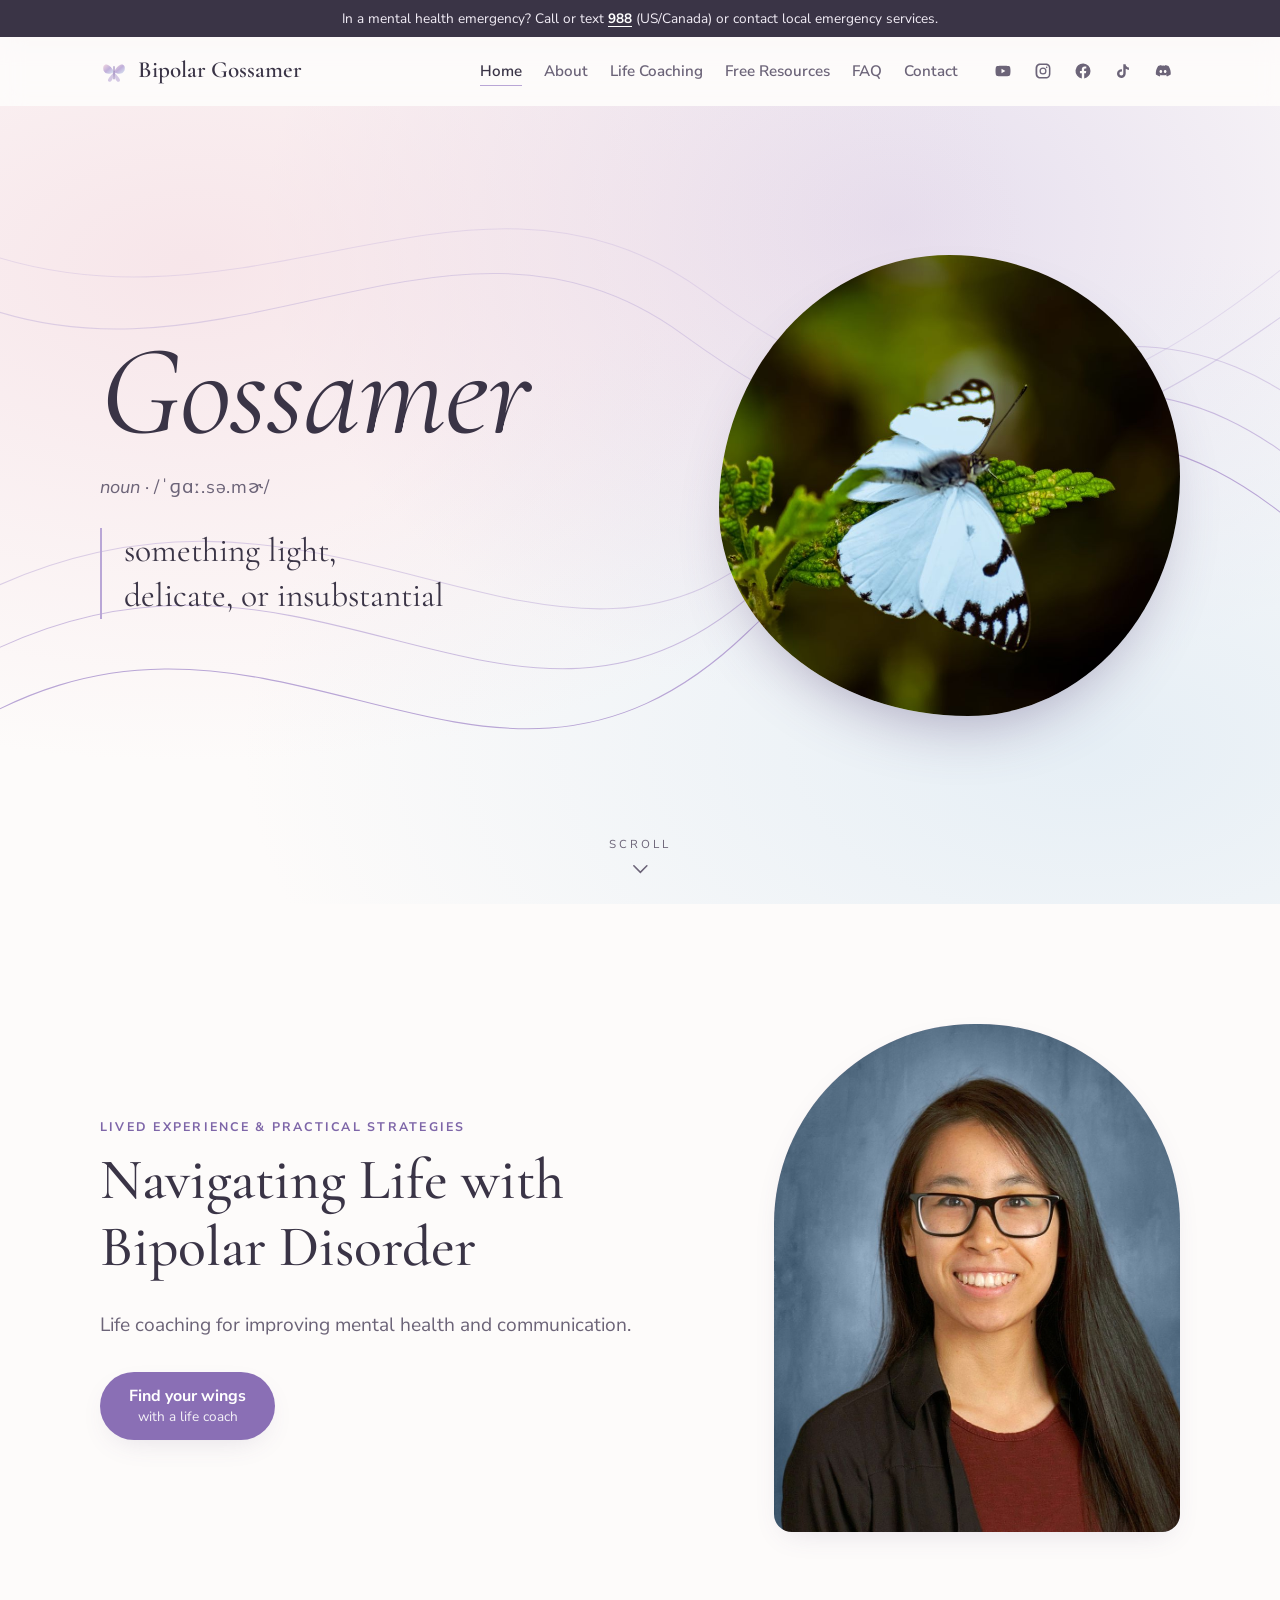
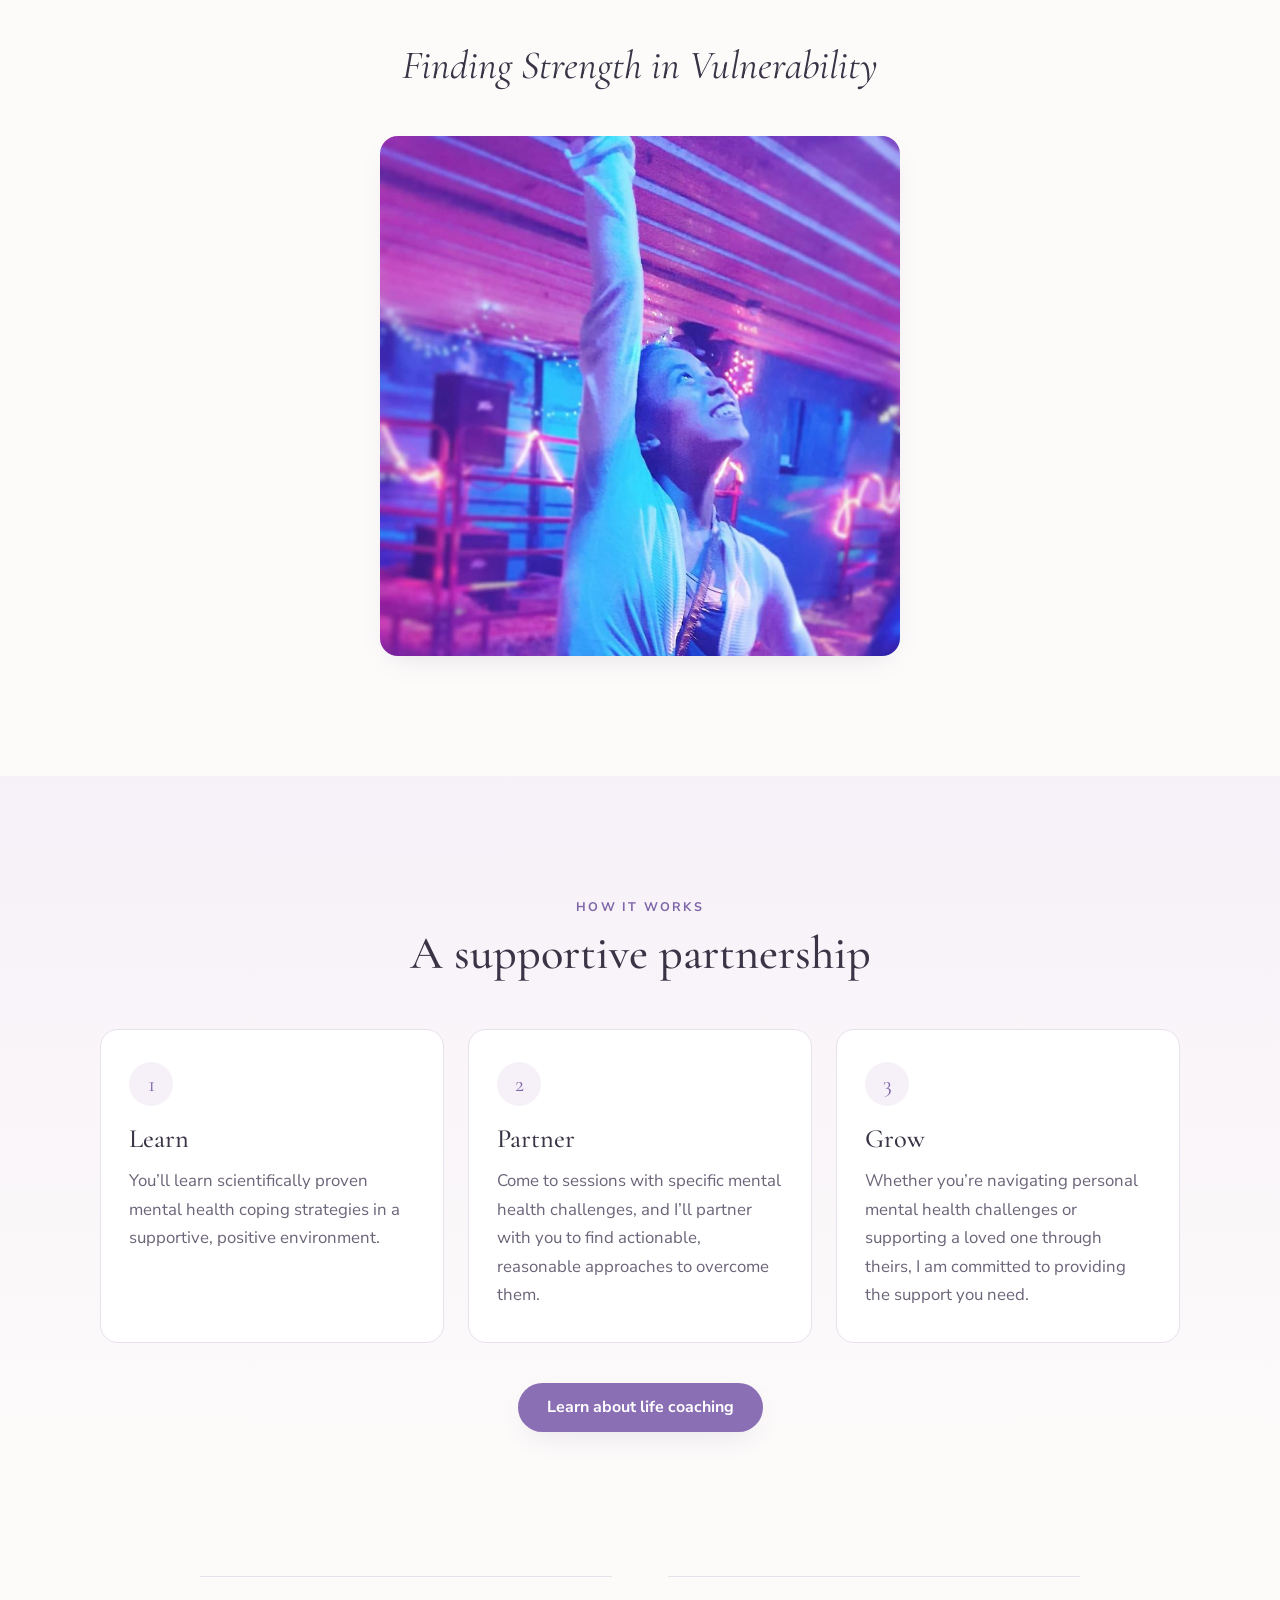
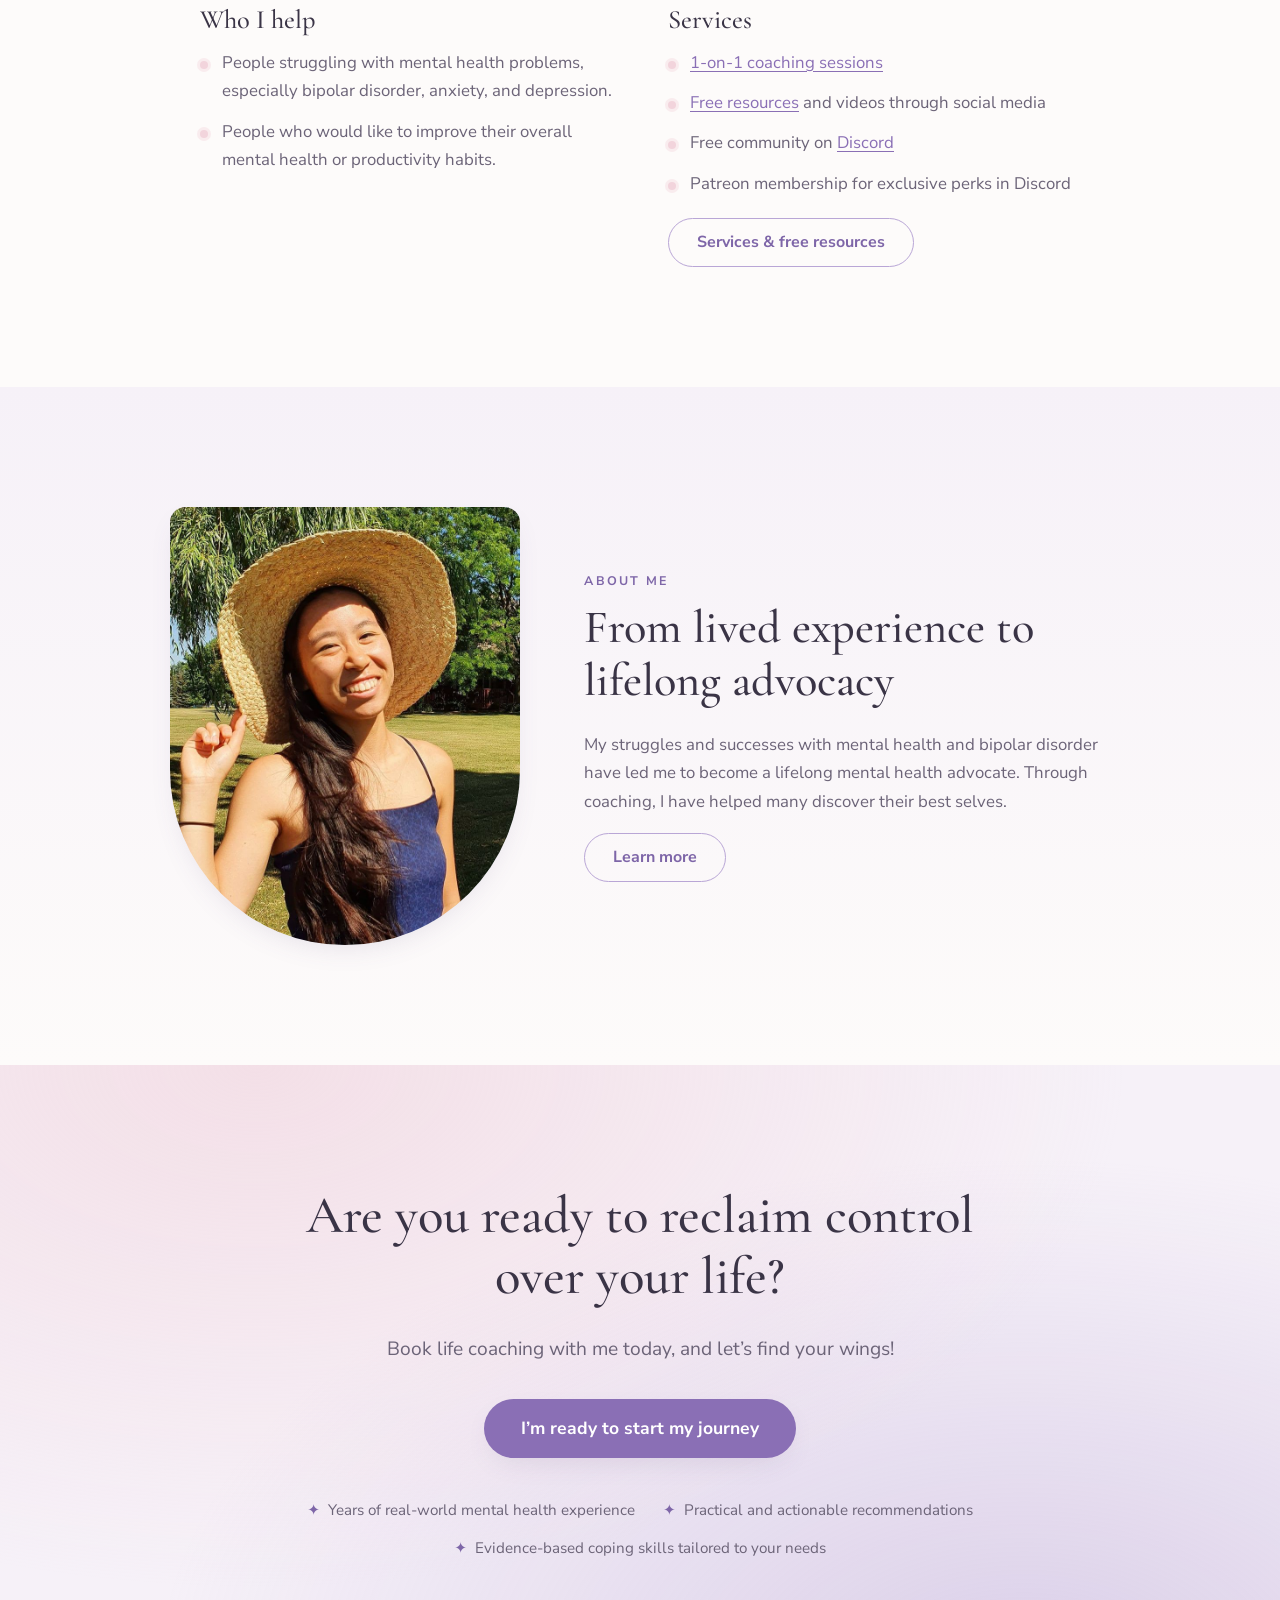
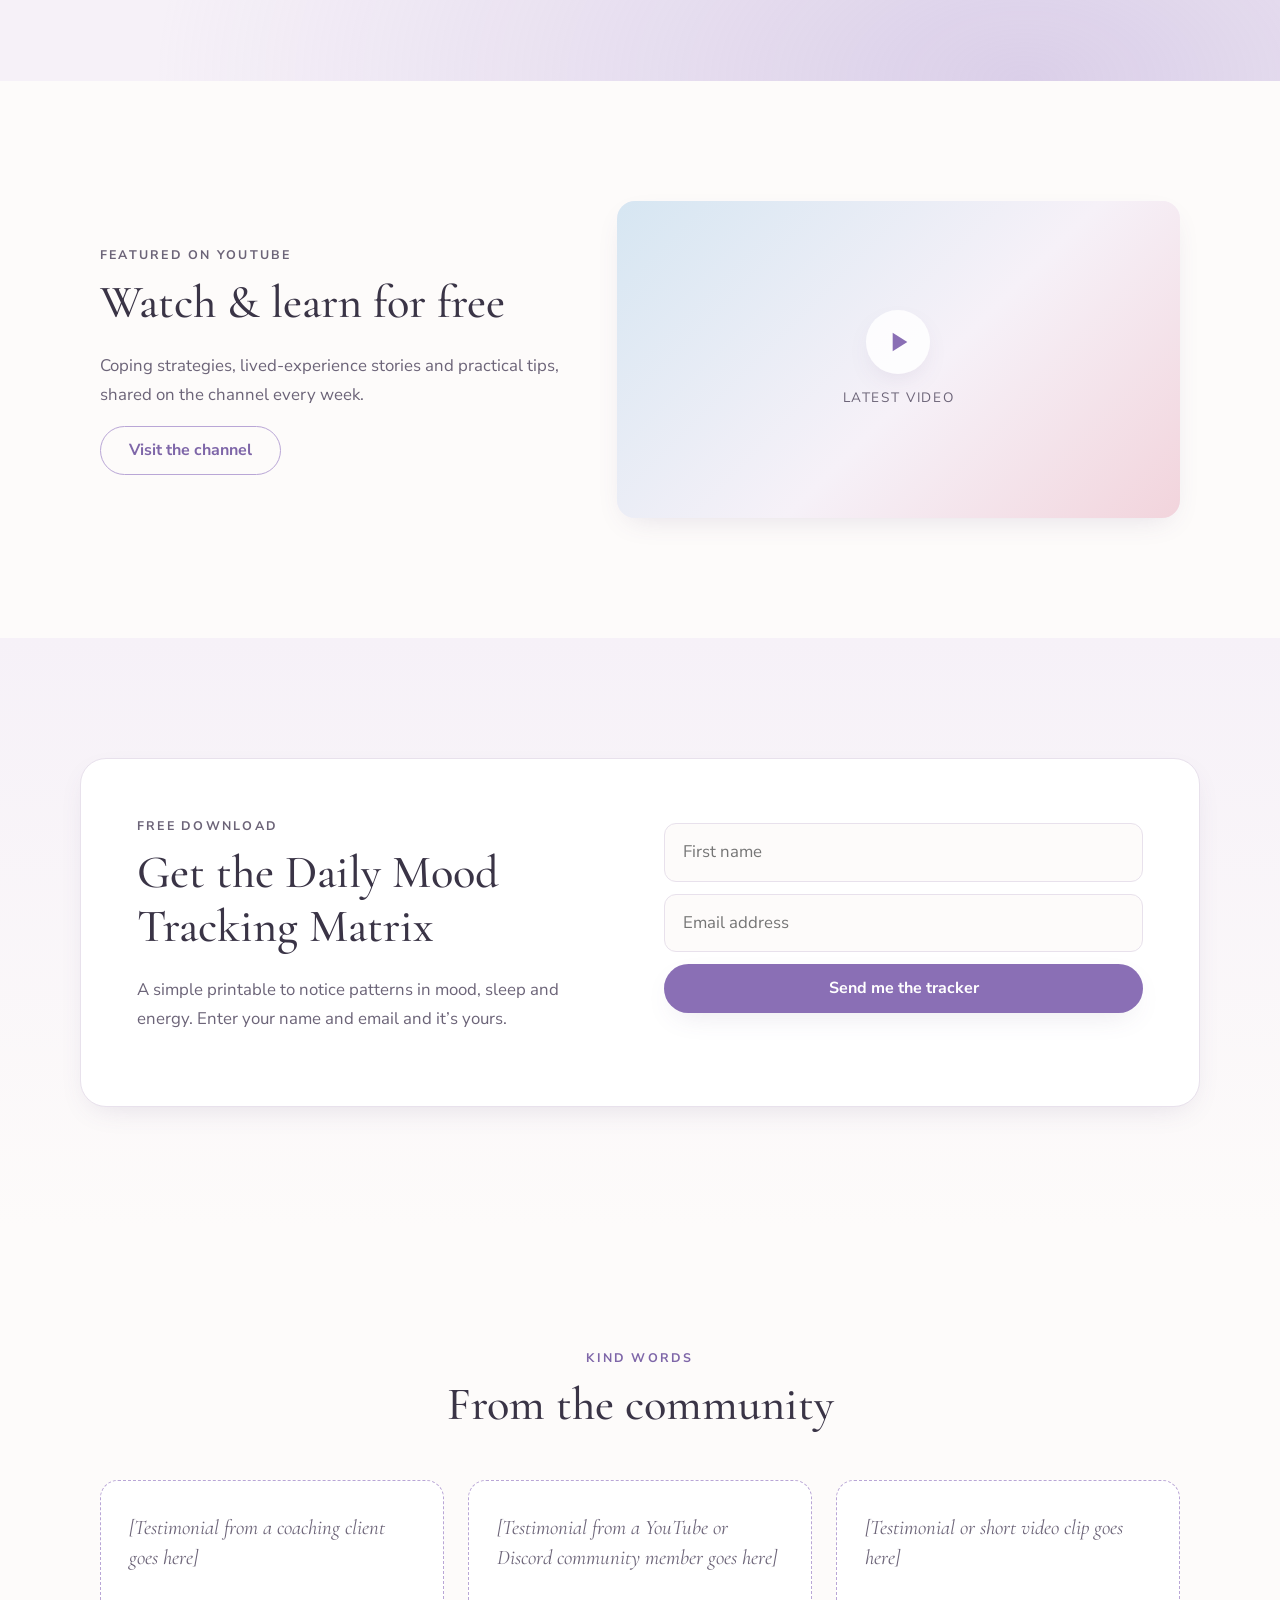
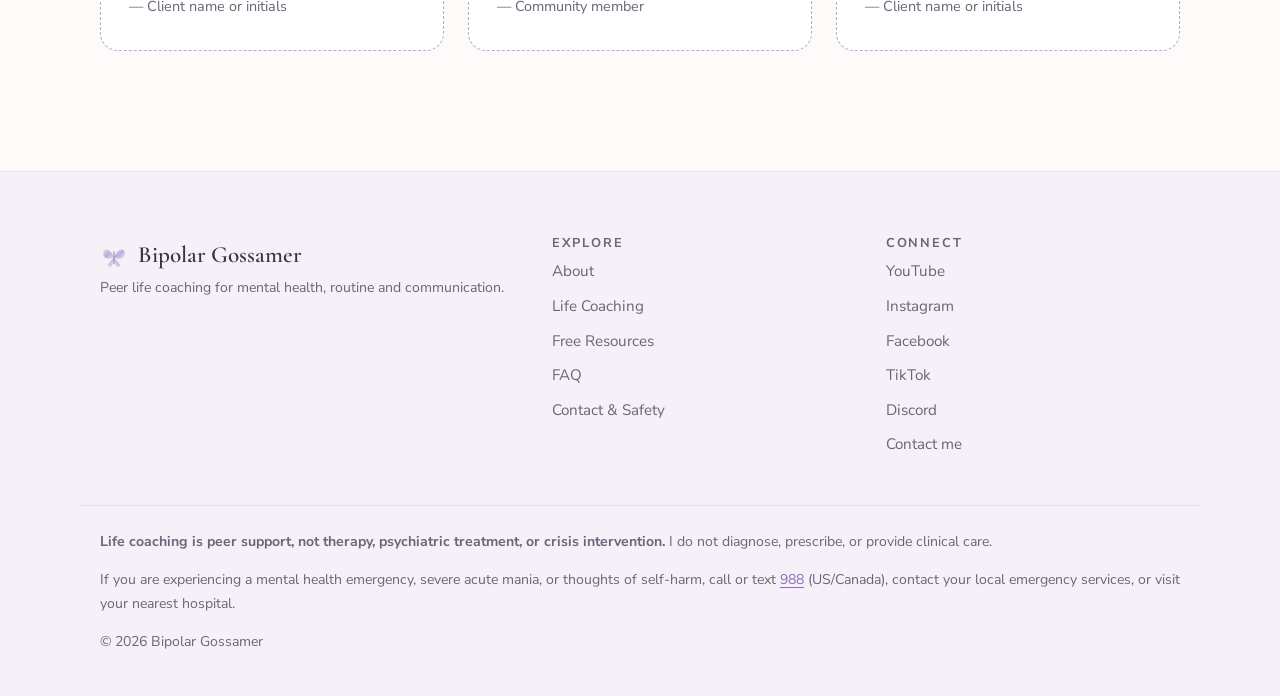
==== commit d5e7d5f3: "Apply Cynthia's feedback and add photos" ====
--- a/index.html
+++ b/index.html
@@ -48,7 +48,6 @@
           <li><a href="https://www.facebook.com/bipolargossamer" target="_blank" rel="noopener" aria-label="Facebook"><svg viewBox="0 0 24 24"><path d="M22 12a10 10 0 1 0-11.6 9.9v-7H7.9V12h2.5V9.8c0-2.5 1.5-3.9 3.8-3.9 1.1 0 2.2.2 2.2.2v2.5h-1.3c-1.2 0-1.6.8-1.6 1.6V12h2.8l-.4 2.9h-2.3v7A10 10 0 0 0 22 12z"/></svg></a></li>
           <li><a href="https://www.tiktok.com/@bipolargossamer" target="_blank" rel="noopener" aria-label="TikTok"><svg viewBox="0 0 24 24"><path d="M16.6 5.8A4.3 4.3 0 0 1 15.5 3h-3.1v12.4a2.6 2.6 0 1 1-2.6-2.6c.3 0 .5 0 .8.1V9.7a5.8 5.8 0 1 0 5 5.7V9.1a7.3 7.3 0 0 0 4.3 1.4V7.4a4.3 4.3 0 0 1-3.3-1.6z"/></svg></a></li>
           <li><a href="https://discord.gg/2A8UdWzbZ6" target="_blank" rel="noopener" aria-label="Discord"><svg viewBox="0 0 24 24"><path d="M19.3 5.3A16.5 16.5 0 0 0 15.2 4l-.5 1a15.3 15.3 0 0 0-4.6 0L9.6 4a16.4 16.4 0 0 0-4.1 1.3C2.9 9.2 2.2 13 2.5 16.8a16.6 16.6 0 0 0 5 2.5l1.1-1.7a10.7 10.7 0 0 1-1.7-.8l.4-.3a11.8 11.8 0 0 0 10.2 0l.4.3c-.5.3-1.1.6-1.7.8l1.1 1.7a16.5 16.5 0 0 0 5-2.5c.4-4.4-.7-8.2-3-11.5zM9.1 14.5c-1 0-1.8-.9-1.8-2s.8-2 1.8-2 1.8.9 1.8 2-.8 2-1.8 2zm5.8 0c-1 0-1.8-.9-1.8-2s.8-2 1.8-2 1.8.9 1.8 2-.8 2-1.8 2z"/></svg></a></li>
-          <li><a href="https://mail.google.com/mail/?view=cm&fs=1&to=bipolargossamer@gmail.com" target="_blank" rel="noopener" aria-label="Email bipolargossamer@gmail.com"><svg viewBox="0 0 24 24"><path d="M20 4H4a2 2 0 0 0-2 2v12a2 2 0 0 0 2 2h16a2 2 0 0 0 2-2V6a2 2 0 0 0-2-2zm0 4-8 5-8-5V6l8 5 8-5v2z"/></svg></a></li>
         </ul>
       </div>
     </nav>
@@ -74,10 +73,8 @@
           <p class="pos"><em>noun</em> &middot; <span class="ipa">/ˈɡɑː.sə.mɚ/</span></p>
           <p class="meaning">something light, delicate, or insubstantial</p>
         </div>
-
         <figure class="hero-image reveal">
-          <!-- TODO: replace with the hero image from the planning doc, saved as images/hero.jpg -->
-          <div class="img-placeholder" role="img" aria-label="Hero image placeholder">Hero image</div>
+          <div class="img-frame"><img src="images/butterfly.jpg" alt="A white butterfly resting on a green leaf"></div>
         </figure>
       </div>
 
@@ -97,18 +94,13 @@
           <a class="btn btn-primary" href="coaching.html">Find your wings <span class="btn-sub">with a life coach</span></a>
         </div>
         <figure class="portrait reveal">
-          <!-- TODO: replace with Cynthia's photo, saved as images/portrait.jpg -->
-          <div class="img-placeholder tall" role="img" aria-label="Portrait placeholder">Photo of Cynthia</div>
+          <div class="img-frame tall"><img src="images/portrait.jpg" alt="Cynthia, the coach behind Bipolar Gossamer" loading="lazy"></div>
         </figure>
       </div>
 
       <div class="container strength reveal">
         <h3>Finding Strength in Vulnerability</h3>
-        <div class="strength-images">
-          <!-- TODO: two supporting images from the planning doc -->
-          <div class="img-placeholder" role="img" aria-label="Image placeholder">Image</div>
-          <div class="img-placeholder" role="img" aria-label="Image placeholder">Image</div>
-        </div>
+        <div class="img-frame wide"><img src="images/strength.jpg" alt="Cynthia reaching upward under colorful lights, smiling" loading="lazy"></div>
       </div>
     </section>
 
@@ -134,6 +126,7 @@
             <p>Whether you’re navigating personal mental health challenges or supporting a loved one through theirs, I am committed to providing the support you need.</p>
           </li>
         </ol>
+        <p class="center how-cta"><a class="btn btn-primary" href="coaching.html">Learn about life coaching</a></p>
       </div>
     </section>
 
@@ -150,17 +143,30 @@
         <article class="reveal">
           <h3>Services</h3>
           <ul class="soft-list">
-            <li>1-on-1 coaching sessions</li>
-            <li>Free resources and videos through social media</li>
+            <li><a href="coaching.html">1-on-1 coaching sessions</a></li>
+            <li><a href="resources.html">Free resources</a> and videos through social media</li>
             <li>Free community on <a href="https://discord.gg/2A8UdWzbZ6" target="_blank" rel="noopener">Discord</a></li>
+            <!-- TODO: link to Patreon once the page exists, e.g. <a href="https://www.patreon.com/...">Patreon membership</a> -->
             <li>Patreon membership for exclusive perks in Discord</li>
           </ul>
+          <a class="btn btn-ghost" href="resources.html">Services &amp; free resources</a>
         </article>
-        <article class="reveal">
-          <h3>About me</h3>
+      </div>
+    </section>
+
+    <!-- ============ ABOUT ME ============ -->
+    <section class="about-band section tinted" id="about">
+      <div class="container about-grid">
+        <figure class="about-photo reveal">
+          <!-- images/about.jpg = "Fb pfp" from the Website Pictures folder -->
+          <div class="img-frame tall"><img src="images/about.jpg" alt="Cynthia smiling" loading="lazy"></div>
+        </figure>
+        <div class="reveal">
+          <p class="eyebrow">About me</p>
+          <h2>From lived experience to lifelong advocacy</h2>
           <p>My struggles and successes with mental health and bipolar disorder have led me to become a lifelong mental health advocate. Through coaching, I have helped many discover their best selves.</p>
           <a class="btn btn-ghost" href="about.html">Learn more</a>
-        </article>
+        </div>
       </div>
     </section>
 
@@ -273,7 +279,7 @@
           <li><a href="https://www.facebook.com/bipolargossamer" target="_blank" rel="noopener">Facebook</a></li>
           <li><a href="https://www.tiktok.com/@bipolargossamer" target="_blank" rel="noopener">TikTok</a></li>
           <li><a href="https://discord.gg/2A8UdWzbZ6" target="_blank" rel="noopener">Discord</a></li>
-          <li><a href="https://mail.google.com/mail/?view=cm&fs=1&to=bipolargossamer@gmail.com" target="_blank" rel="noopener">bipolargossamer@gmail.com</a></li>
+          <li><a href="contact.html">Contact me</a></li>
         </ul>
       </div>
     </div>
--- a/css/styles.css
+++ b/css/styles.css
@@ -141,6 +141,16 @@
 }
 .img-placeholder.tall { aspect-ratio: 4 / 5; }
 figure { margin: 0; }
+/* Photo frames: show a soft gradient until the image loads (or if it's missing) */
+.img-frame {
+  position: relative; overflow: hidden; width: 100%; aspect-ratio: 4 / 3;
+  border-radius: var(--radius); box-shadow: var(--shadow);
+  background: linear-gradient(135deg, var(--blush), var(--bg-tint) 50%, var(--sky));
+}
+.img-frame.tall { aspect-ratio: 4 / 5; }
+.img-frame.wide { aspect-ratio: 16 / 9; }
+.img-frame img { width: 100%; height: 100%; object-fit: cover; }
+.img-frame img.missing { display: none; }
 
 /* ---------- Hero / above the fold ---------- */
 .hero {
@@ -165,6 +175,11 @@
 @keyframes drift { from { transform: translateY(0); } to { transform: translateY(-14px); } }
 
 .hero-inner { position: relative; display: grid; grid-template-columns: 1.1fr .9fr; gap: 56px; align-items: center; padding-top: 40px; padding-bottom: 80px; }
+.hero-image .img-frame { aspect-ratio: 1; border-radius: 50% 50% 46% 54% / 55% 48% 52% 45%; box-shadow: 0 30px 60px -25px rgba(90,70,120,.45); }
+@media (max-width: 800px) {
+  .hero-inner { grid-template-columns: 1fr; gap: 36px; }
+  .hero-image { max-width: 300px; }
+}
 .definition .word { font-size: clamp(4rem, 11vw, 8rem); font-weight: 400; font-style: italic; letter-spacing: -.01em; margin: 0; }
 .definition .pos { font-size: 1.15rem; color: var(--ink-soft); margin: .3em 0 1.4em; }
 .definition .ipa { font-family: var(--sans); letter-spacing: .04em; }
@@ -172,8 +187,6 @@
   font-family: var(--serif); font-size: clamp(1.5rem, 2.8vw, 2.1rem); line-height: 1.35;
   padding-left: 22px; border-left: 2px solid var(--lavender); max-width: 22ch;
 }
-.hero-image .img-placeholder { aspect-ratio: 1; border-radius: 50% 50% 46% 54% / 55% 48% 52% 45%; box-shadow: var(--shadow); }
-.hero-image img { border-radius: 50% 50% 46% 54% / 55% 48% 52% 45%; aspect-ratio: 1; object-fit: cover; box-shadow: var(--shadow); }
 
 .scroll-cue {
   position: absolute; left: 50%; bottom: 22px; transform: translateX(-50%);
@@ -183,23 +196,18 @@
 .scroll-cue svg { width: 26px; height: 26px; animation: bob 2.2s ease-in-out infinite; }
 @keyframes bob { 50% { transform: translateY(6px); } }
 
-@media (max-width: 800px) {
-  .hero-inner { grid-template-columns: 1fr; gap: 36px; text-align: left; }
-  .hero-image { max-width: 320px; }
-}
 
 /* ---------- Welcome / below the fold ---------- */
 .welcome-grid { display: grid; grid-template-columns: 1.2fr .8fr; gap: 64px; align-items: center; }
 .welcome-copy h2 { font-size: clamp(2.3rem, 5vw, 3.6rem); }
 .welcome-copy .btn { margin-top: 12px; }
-.portrait .img-placeholder, .portrait img { border-radius: 200px 200px var(--radius) var(--radius); }
+.portrait .img-frame { border-radius: 200px 200px var(--radius) var(--radius); }
 .strength { margin-top: clamp(64px, 9vw, 110px); text-align: center; }
 .strength h3 { font-size: clamp(1.8rem, 3.4vw, 2.5rem); font-style: italic; font-weight: 400; margin-bottom: 1.2em; }
-.strength-images { display: grid; grid-template-columns: 1fr 1fr; gap: 24px; }
+.strength .img-frame { max-width: 520px; margin: 0 auto; aspect-ratio: 1; }
 @media (max-width: 800px) {
   .welcome-grid { grid-template-columns: 1fr; gap: 40px; }
   .portrait { max-width: 360px; }
-  .strength-images { grid-template-columns: 1fr; }
 }
 
 /* ---------- Cards / How it works ---------- */
@@ -220,13 +228,23 @@
 @media (max-width: 860px) { .steps { grid-template-columns: 1fr; } }
 
 /* ---------- Overview ---------- */
-.overview-grid { display: grid; grid-template-columns: repeat(3, 1fr); gap: 48px; }
+.how { padding-bottom: clamp(40px, 6vw, 72px); }
+.how-cta { margin: 40px 0 0; }
+.overview { padding-top: clamp(40px, 6vw, 72px); }
+.overview-grid { display: grid; grid-template-columns: repeat(2, 1fr); gap: 56px; max-width: 920px; }
+.overview-grid .btn { margin-top: 8px; }
 .overview-grid article { border-top: 1px solid var(--line); padding-top: 28px; }
 .soft-list { list-style: none; padding: 0; margin: 0; }
 .soft-list li { position: relative; padding-left: 22px; margin-bottom: .7em; color: var(--ink-soft); }
 .soft-list li::before { content: ""; position: absolute; left: 0; top: .72em; width: 8px; height: 8px; border-radius: 50%; background: var(--blush); box-shadow: 0 0 0 3px rgba(242,212,220,.4); }
 .overview-grid p { color: var(--ink-soft); }
 @media (max-width: 860px) { .overview-grid { grid-template-columns: 1fr; gap: 32px; } }
+
+/* ---------- About band ---------- */
+.about-grid { display: grid; grid-template-columns: .8fr 1.2fr; gap: 64px; align-items: center; max-width: 980px; }
+.about-grid p:not(.eyebrow) { color: var(--ink-soft); }
+.about-photo .img-frame { border-radius: var(--radius) var(--radius) 200px 200px; max-width: 360px; }
+@media (max-width: 800px) { .about-grid { grid-template-columns: 1fr; gap: 32px; } }
 
 /* ---------- CTA ---------- */
 .cta { background:
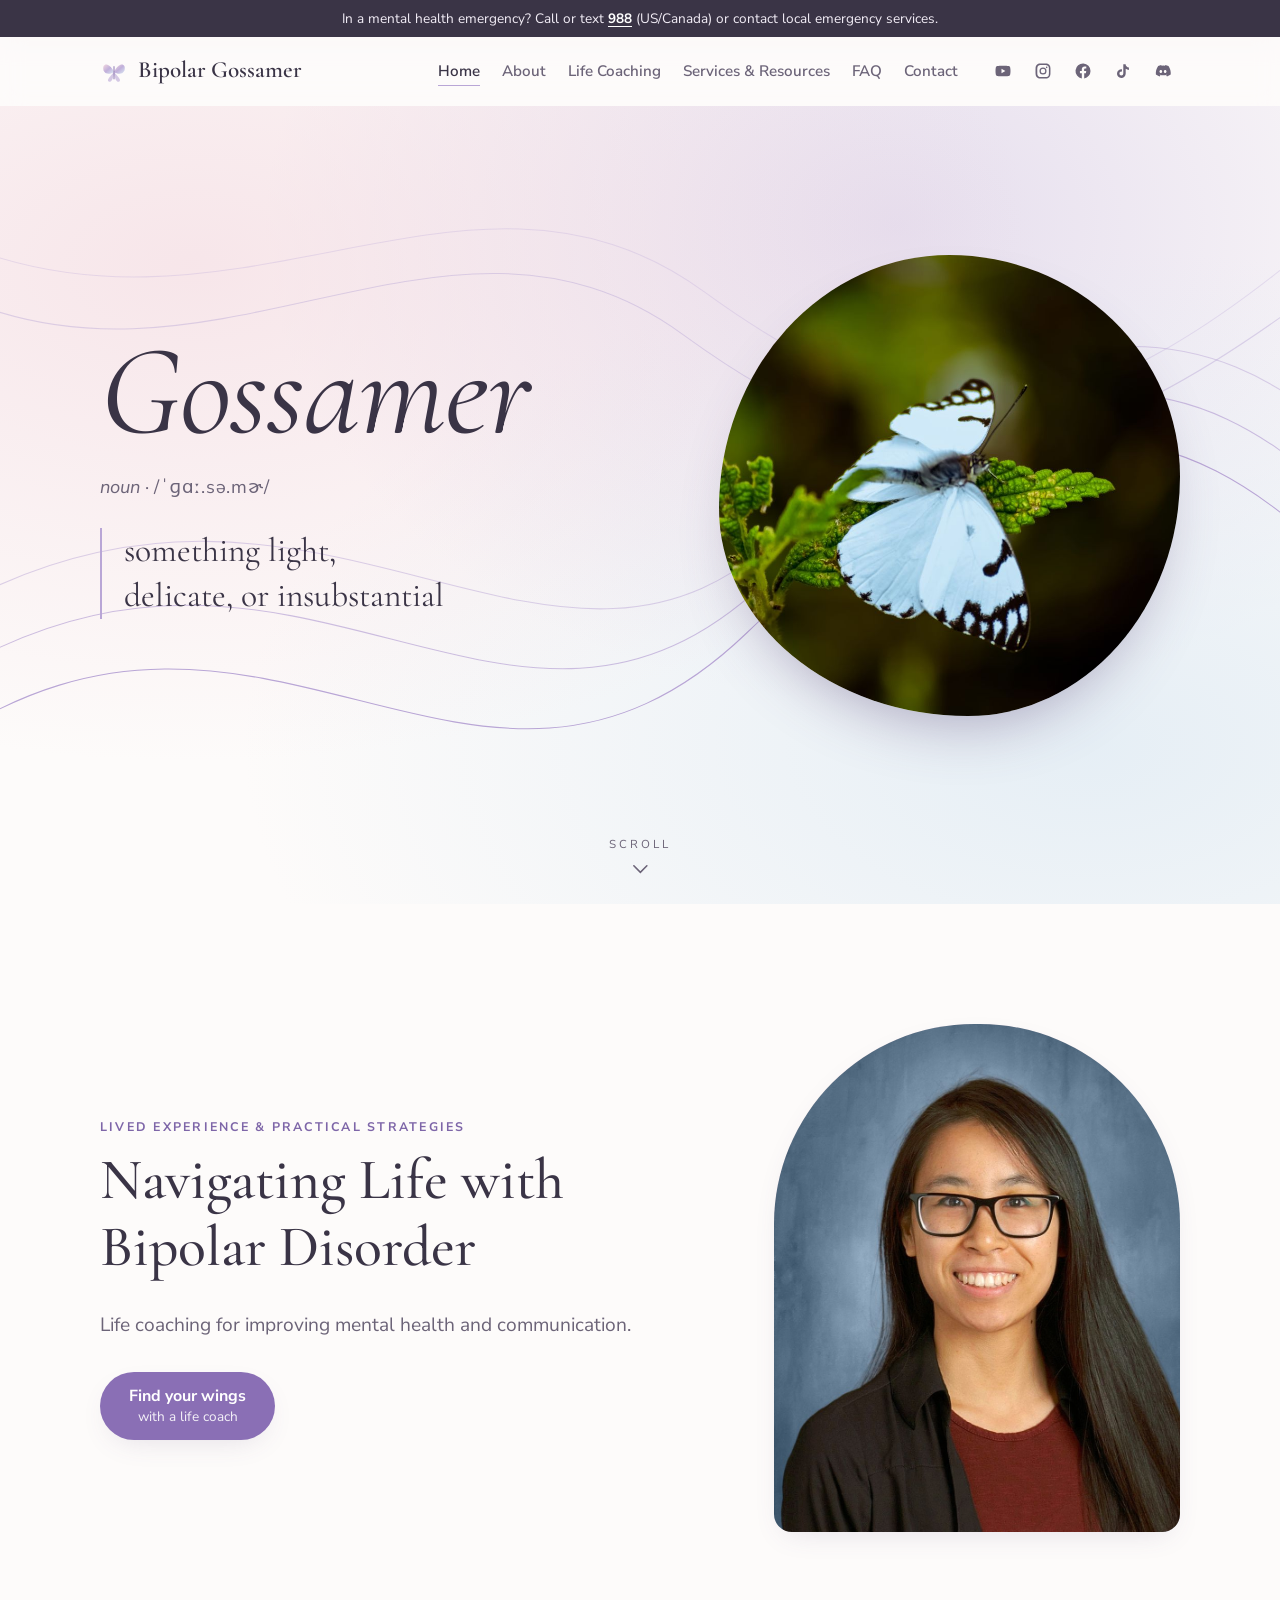
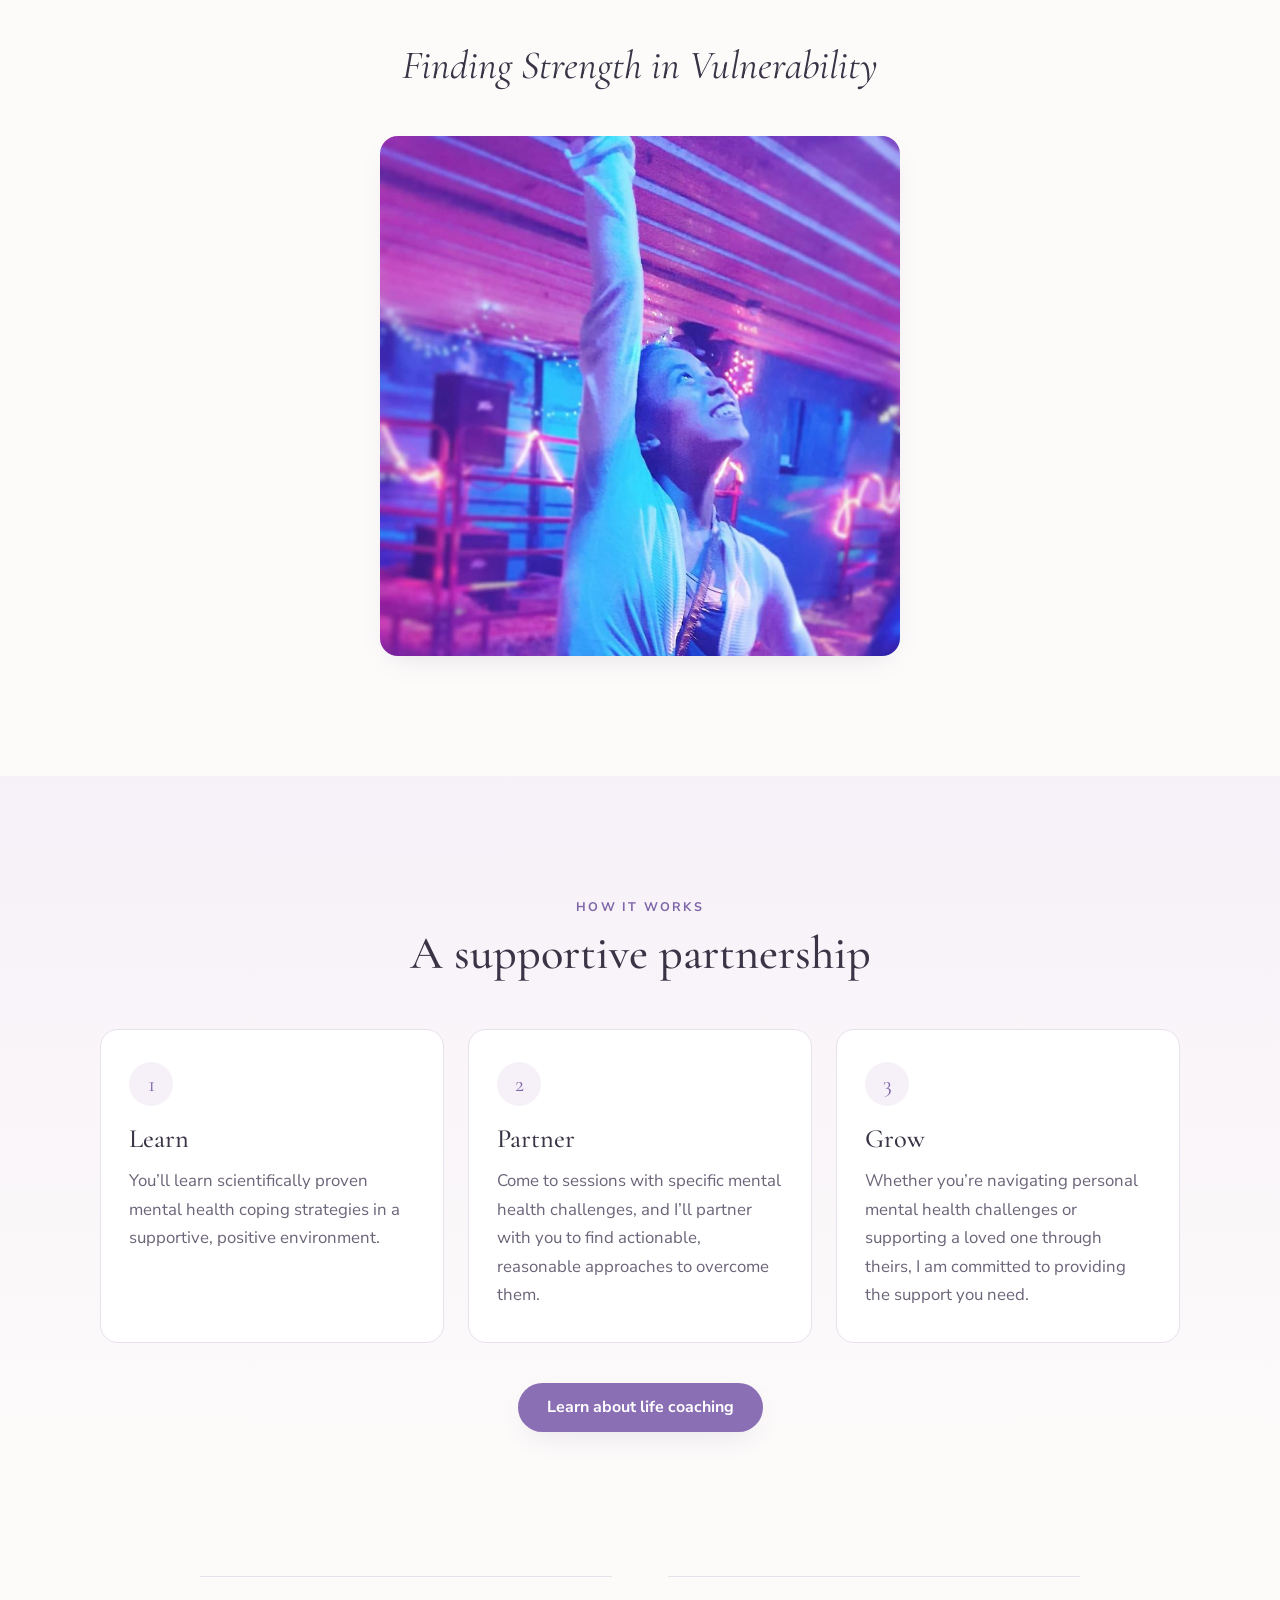
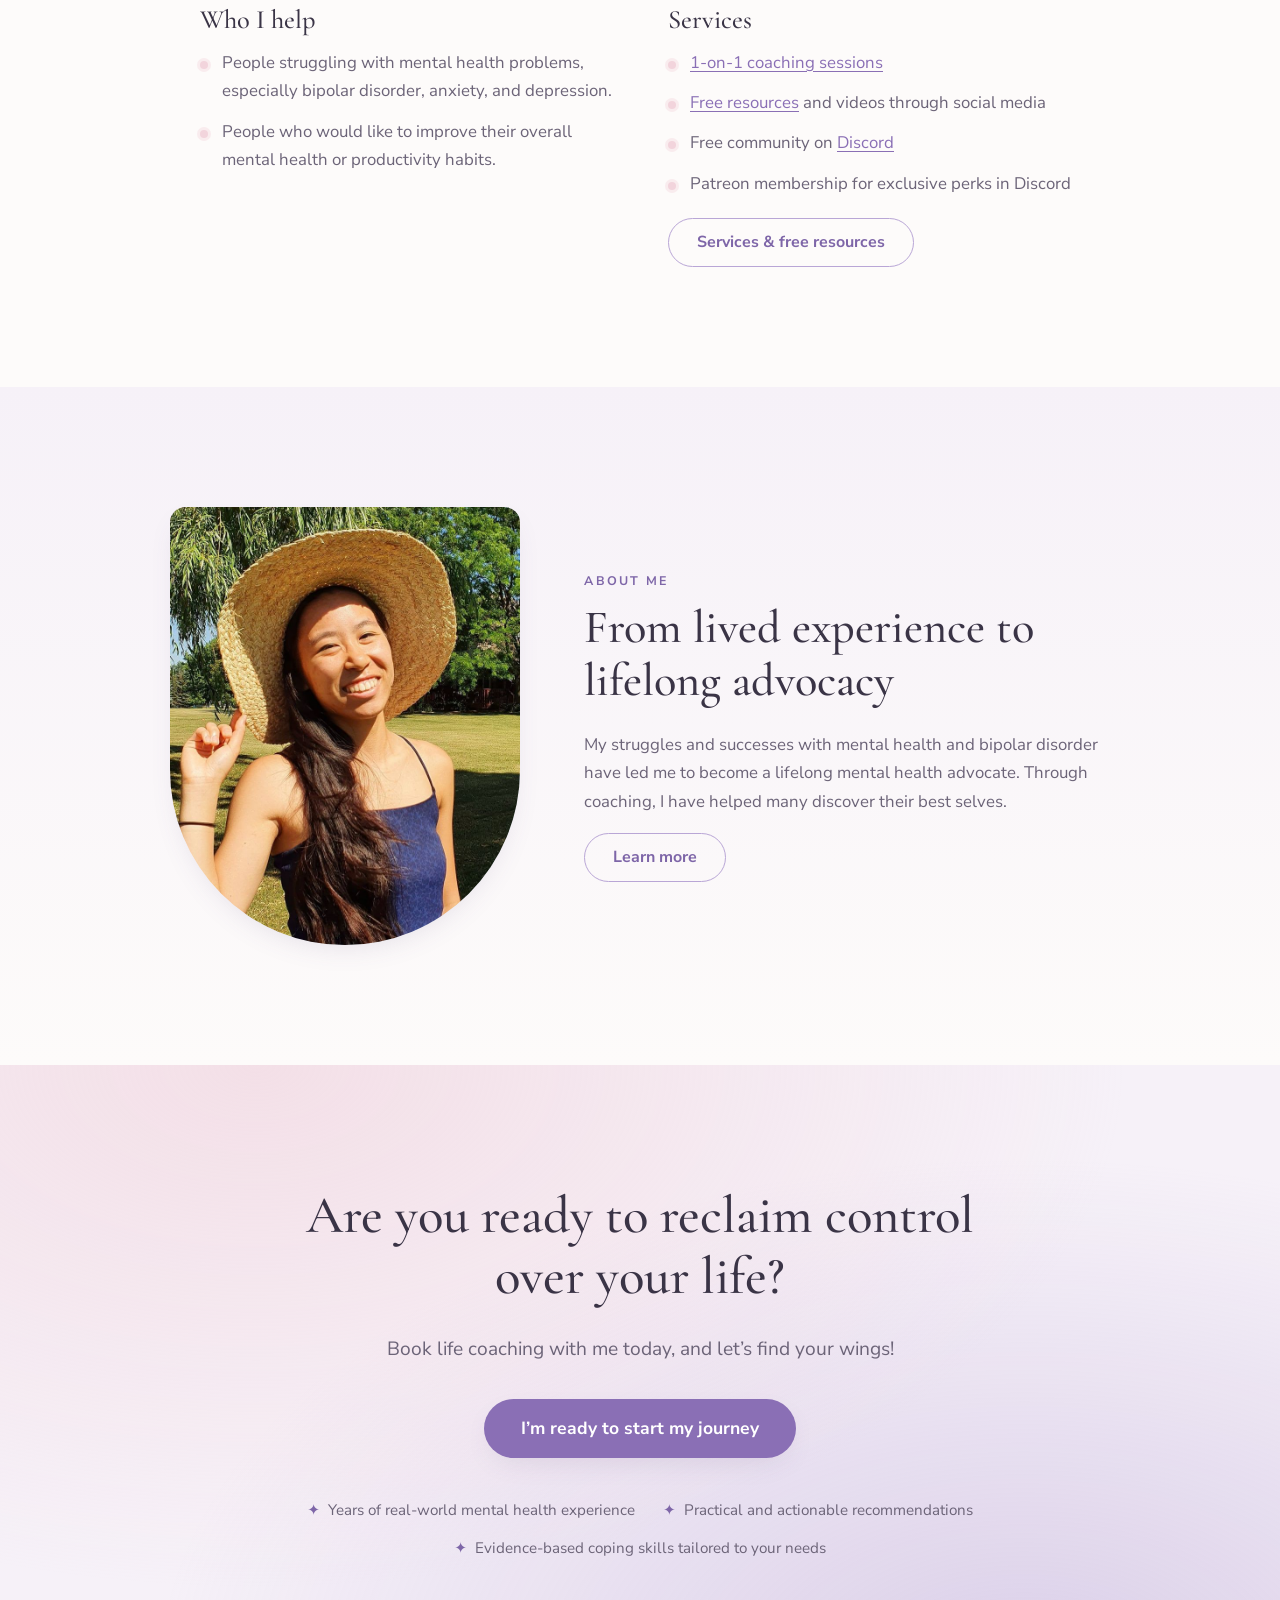
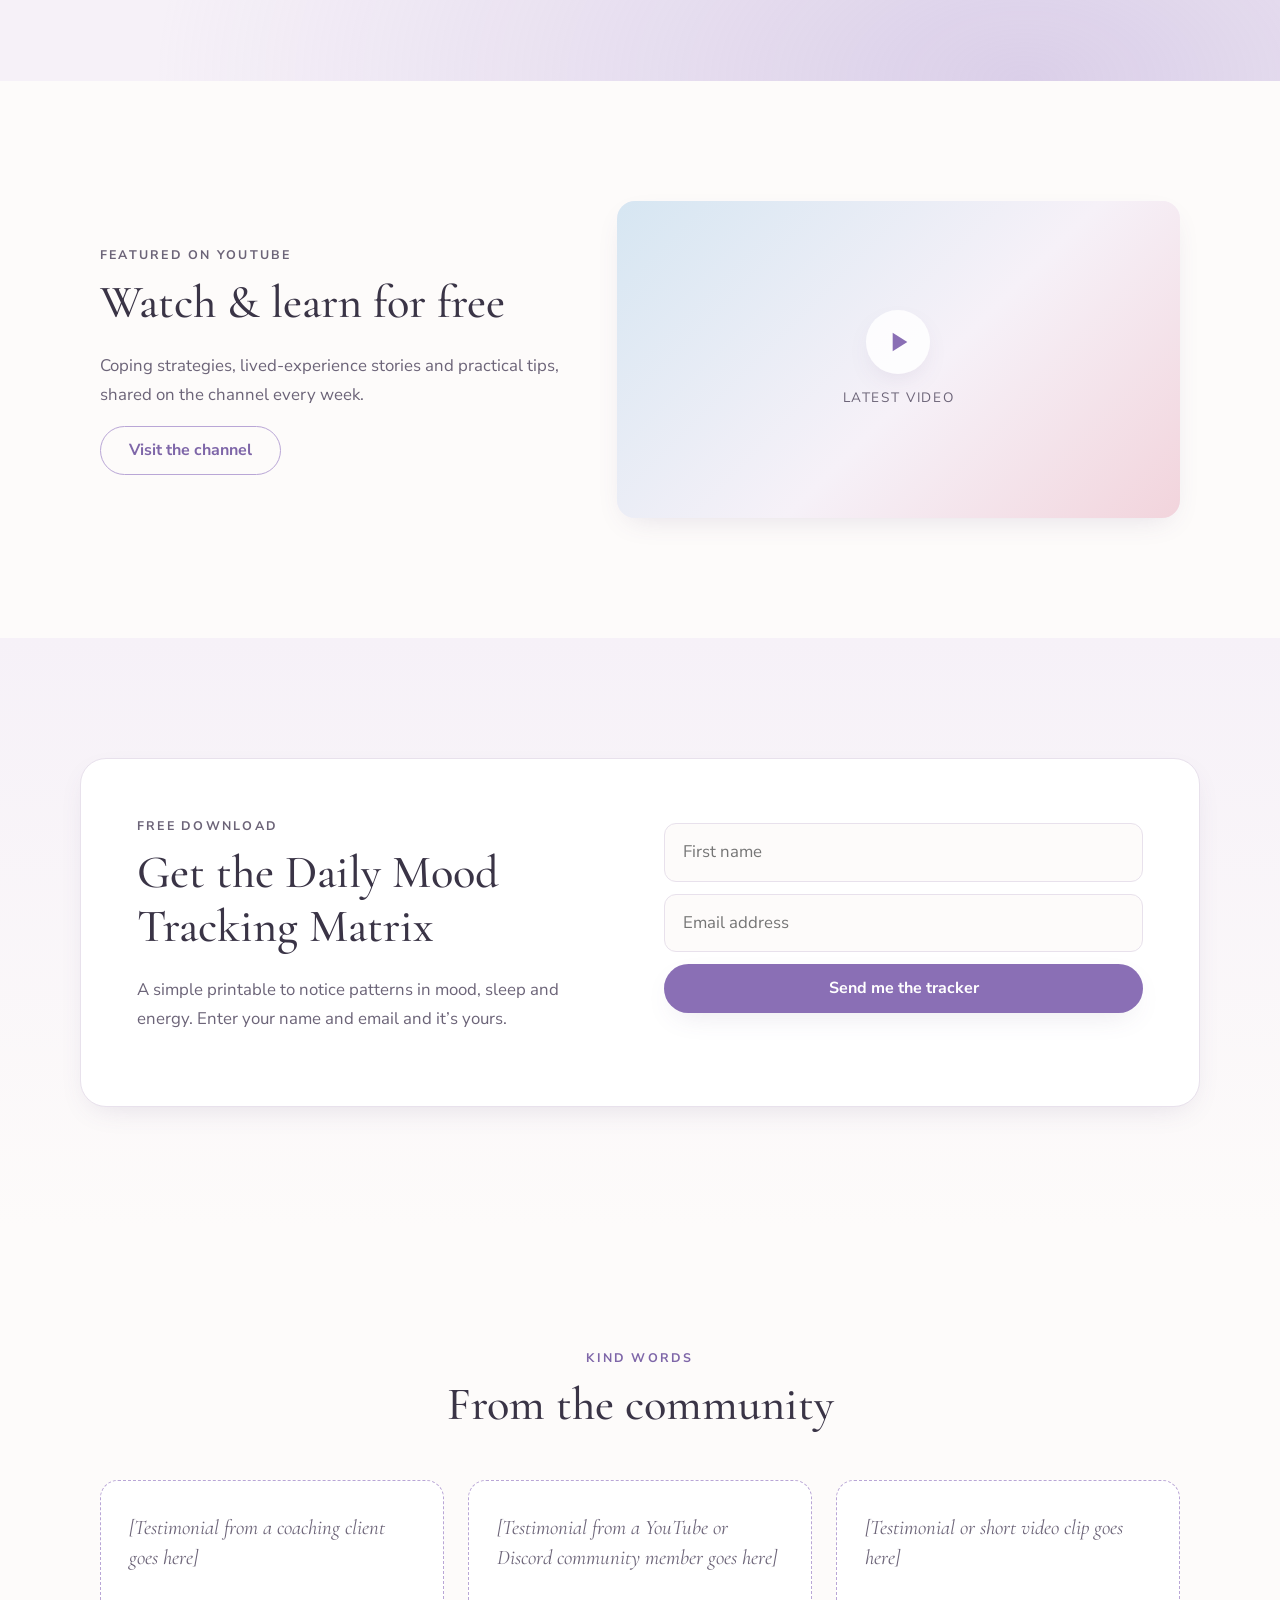
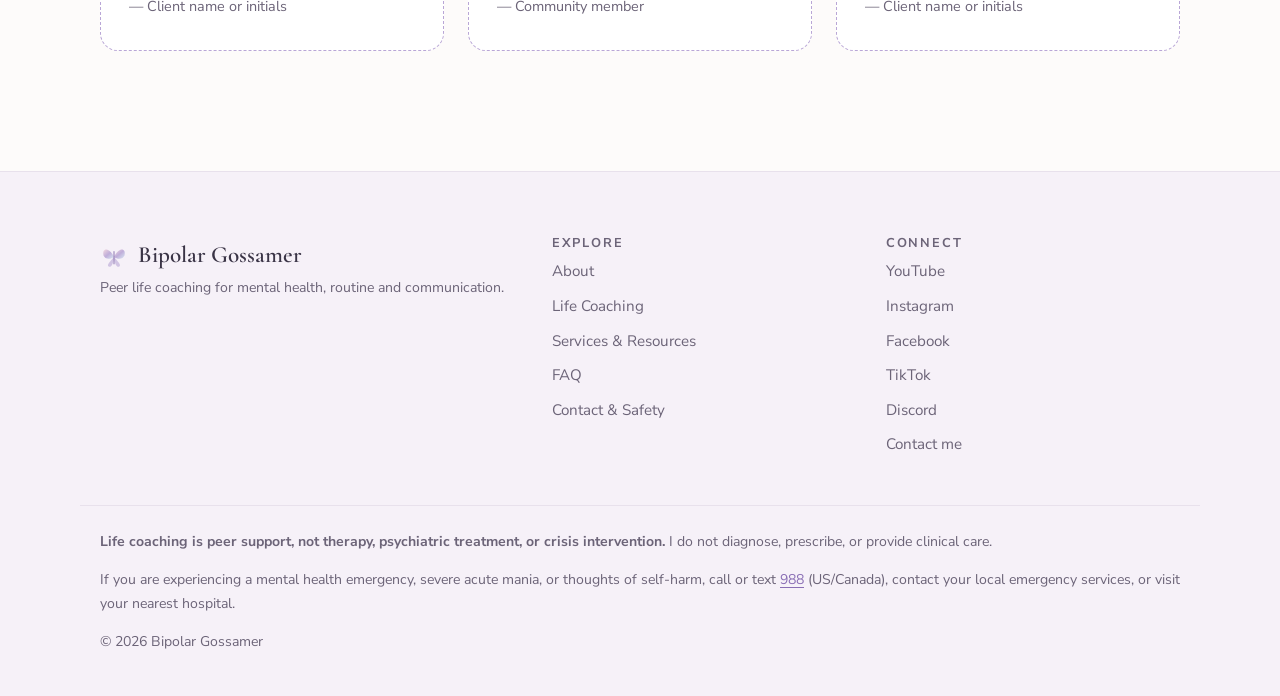
==== commit 3be24eb8: "Add About, Coaching, Resources, FAQ, Contact and free session pages" ====
--- a/index.html
+++ b/index.html
@@ -38,7 +38,7 @@
           <li><a href="index.html" aria-current="page">Home</a></li>
           <li><a href="about.html">About</a></li>
           <li><a href="coaching.html">Life Coaching</a></li>
-          <li><a href="resources.html">Free Resources</a></li>
+          <li><a href="resources.html">Services &amp; Resources</a></li>
           <li><a href="faq.html">FAQ</a></li>
           <li><a href="contact.html">Contact</a></li>
         </ul>
@@ -266,7 +266,7 @@
         <ul class="footer-links">
           <li><a href="about.html">About</a></li>
           <li><a href="coaching.html">Life Coaching</a></li>
-          <li><a href="resources.html">Free Resources</a></li>
+          <li><a href="resources.html">Services &amp; Resources</a></li>
           <li><a href="faq.html">FAQ</a></li>
           <li><a href="contact.html">Contact &amp; Safety</a></li>
         </ul>
--- a/css/styles.css
+++ b/css/styles.css
@@ -310,3 +310,121 @@
   .threads path { animation: none; stroke-dashoffset: 0; }
   .scroll-cue svg { animation: none; }
 }
+
+/* =========================================================
+   Inner pages
+   ========================================================= */
+.page-hero {
+  padding: clamp(56px, 9vw, 104px) 0 clamp(40px, 6vw, 64px);
+  background:
+    radial-gradient(ellipse at 10% 0%, rgba(242,212,220,.55), transparent 55%),
+    radial-gradient(ellipse at 90% 100%, rgba(214,230,242,.6), transparent 55%),
+    var(--bg);
+  text-align: center;
+}
+.page-hero h1 { font-size: clamp(2.6rem, 6vw, 4.2rem); font-weight: 400; margin-bottom: .25em; }
+.page-hero .lead { max-width: 640px; margin: 0 auto; }
+
+.narrow { max-width: 760px; }
+.prose p { color: var(--ink-soft); }
+.prose h2 { margin-top: 1.4em; }
+.prose h3 { margin-top: 1.2em; }
+.section-sm { padding: clamp(40px, 6vw, 72px) 0; }
+
+.split { display: grid; grid-template-columns: .85fr 1.15fr; gap: 64px; align-items: center; }
+.split.reverse { grid-template-columns: 1.15fr .85fr; }
+.split.reverse > :first-child { order: 2; }
+.split .img-frame { max-width: 420px; border-radius: 200px 200px var(--radius) var(--radius); }
+@media (max-width: 820px) {
+  .split, .split.reverse { grid-template-columns: 1fr; gap: 32px; }
+  .split.reverse > :first-child { order: 0; }
+}
+
+.btn-row { display: flex; flex-wrap: wrap; gap: 12px; margin-top: 20px; }
+.btn-row.center { justify-content: center; }
+
+/* Notice / callout boxes */
+.callout {
+  border-radius: var(--radius); padding: 24px 28px; margin: 24px 0;
+  background: var(--bg-tint); border: 1px solid var(--line);
+}
+.callout h3 { font-size: 1.35rem; margin-bottom: .4em; }
+.callout p:last-child, .callout ul:last-child { margin-bottom: 0; }
+.callout.important { background: #fff7f3; border-color: #f0d6cc; }
+.callout.important strong { color: #8a4a3a; }
+
+/* Two-column checklists */
+.fit-grid { display: grid; grid-template-columns: 1fr 1fr; gap: 24px; }
+.fit-grid .card h3 { font-size: 1.5rem; }
+@media (max-width: 820px) { .fit-grid { grid-template-columns: 1fr; } }
+.check-list, .x-list { list-style: none; padding: 0; margin: 0; }
+.check-list li, .x-list li { position: relative; padding-left: 28px; margin-bottom: .75em; color: var(--ink-soft); }
+.check-list li::before { content: "✓"; position: absolute; left: 0; color: var(--lavender-deep); font-weight: 700; }
+.x-list li::before { content: "–"; position: absolute; left: 4px; color: #b07a6a; font-weight: 700; }
+.x-list ul { list-style: disc; padding-left: 20px; margin: .4em 0 0; }
+.x-list ul li { padding-left: 0; margin-bottom: .2em; }
+.x-list ul li::before { content: none; }
+.tags { display: flex; flex-wrap: wrap; gap: 8px; list-style: none; padding: 0; margin: 12px 0 0; }
+.tags li { background: var(--surface); border: 1px solid var(--line); border-radius: 999px; padding: 6px 14px; font-size: .9rem; color: var(--ink-soft); }
+
+/* Pricing / offer cards */
+.offer-grid { display: grid; grid-template-columns: repeat(auto-fit, minmax(220px, 1fr)); gap: 20px; margin-top: 32px; }
+.offer { display: flex; flex-direction: column; gap: 6px; }
+.offer h3 { font-size: 1.4rem; margin-bottom: 0; }
+.offer .price { font-family: var(--serif); font-size: 1.6rem; color: var(--lavender-deep); }
+.offer p { color: var(--ink-soft); margin: 0; font-size: .95rem; }
+.offer .btn { margin-top: auto; align-self: flex-start; }
+.offer.featured { border-color: var(--lavender); box-shadow: var(--shadow); }
+.badge { display: inline-block; align-self: flex-start; font-size: .72rem; letter-spacing: .12em; text-transform: uppercase; font-weight: 700; color: var(--lavender-deep); background: var(--bg-tint); border-radius: 999px; padding: 4px 10px; }
+
+/* Embed placeholders (Cal.com, Tally) */
+.embed-slot {
+  border: 1.5px dashed var(--lavender); border-radius: var(--radius); padding: 40px 24px; text-align: center;
+  background: linear-gradient(135deg, rgba(242,212,220,.35), rgba(214,230,242,.35));
+  color: var(--ink-soft);
+}
+.embed-slot h3 { margin-bottom: .3em; }
+
+/* Resource cards */
+.card-grid { display: grid; grid-template-columns: repeat(auto-fit, minmax(240px, 1fr)); gap: 20px; margin-top: 28px; }
+.card-grid .card { display: flex; flex-direction: column; gap: 8px; }
+.card-grid .card h3 { font-size: 1.35rem; margin-bottom: 0; }
+.card-grid .card p { color: var(--ink-soft); margin: 0; font-size: .95rem; }
+.card-grid .card .btn { margin-top: auto; align-self: flex-start; padding: 10px 20px; font-size: .92rem; }
+.card-grid .card .soft-list { margin-top: 4px; }
+.btn[aria-disabled="true"] { opacity: .55; pointer-events: none; box-shadow: none; }
+
+.link-pills { display: flex; flex-wrap: wrap; gap: 10px; list-style: none; padding: 0; margin: 20px 0 0; }
+.link-pills a {
+  display: inline-flex; align-items: center; gap: 8px; padding: 10px 18px; border-radius: 999px;
+  border: 1px solid var(--line); background: var(--surface); color: var(--ink); text-decoration: none; font-weight: 600; font-size: .95rem;
+}
+.link-pills a:hover { border-color: var(--lavender); color: var(--lavender-deep); }
+.link-pills svg { width: 18px; height: 18px; fill: currentColor; }
+
+/* FAQ */
+.faq { margin-top: 24px; }
+.faq details { border-bottom: 1px solid var(--line); padding: 4px 0; }
+.faq summary {
+  cursor: pointer; list-style: none; display: flex; justify-content: space-between; align-items: center; gap: 16px;
+  font-family: var(--serif); font-size: 1.4rem; padding: 18px 0; color: var(--ink);
+}
+.faq summary::-webkit-details-marker { display: none; }
+.faq summary::after { content: "+"; font-family: var(--sans); font-size: 1.4rem; color: var(--lavender-deep); transition: transform .25s; }
+.faq details[open] summary::after { transform: rotate(45deg); }
+.faq .answer { padding: 0 0 20px; color: var(--ink-soft); }
+.faq .answer p:last-child { margin-bottom: 0; }
+
+/* Contact */
+.contact-grid { display: grid; grid-template-columns: 1fr 1fr; gap: 24px; margin-top: 28px; }
+@media (max-width: 820px) { .contact-grid { grid-template-columns: 1fr; } }
+.contact-grid .card p { color: var(--ink-soft); }
+.reveal-email { font-size: .92rem; color: var(--ink-soft); margin-top: 10px; min-height: 1.4em; }
+
+.crisis-box {
+  background: var(--ink); color: #f3eef7; border-radius: var(--radius); padding: 28px 32px; margin-top: 32px;
+}
+.crisis-box h2, .crisis-box h3 { color: #fff; }
+.crisis-box a { color: #fff; }
+.crisis-box ul { margin: 0; padding-left: 20px; }
+.offer .price.soon { font-family: var(--sans); font-size: .95rem; font-weight: 600; letter-spacing: .02em; }
